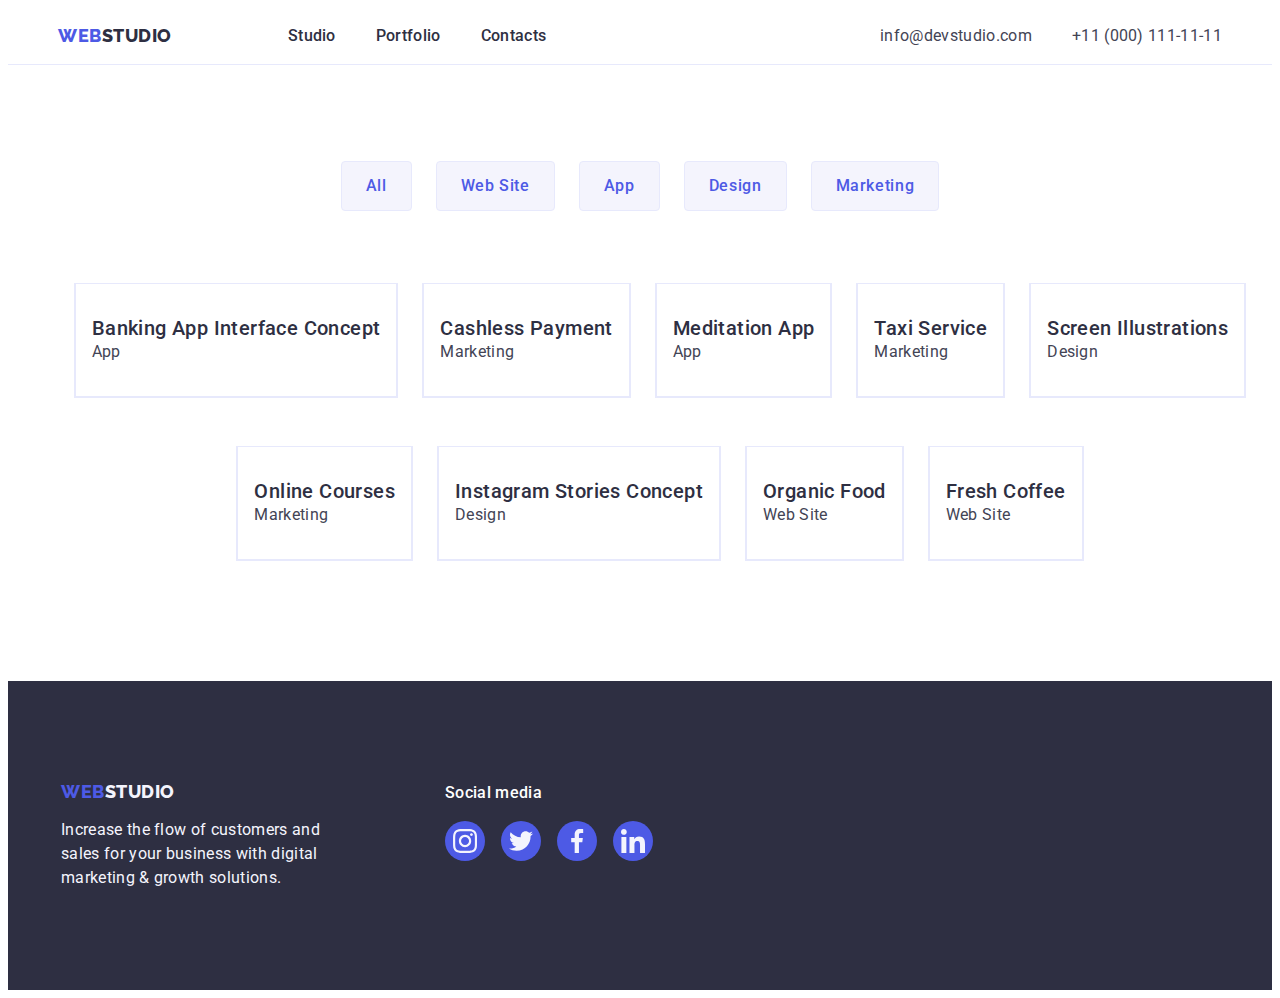
==== portfolio.html @ 00e1a228 "Summary" ====
<!DOCTYPE html>
<html lang="en">
  <head>
    <meta charset="UTF-8" />
    <meta name="viewport" content="width=device-width, initial-scale=1.0" />
    <title>Портфоліо</title>
    <link rel="preconnect" href="https://fonts.googleapis.com" />
    <link rel="preconnect" href="https://fonts.gstatic.com" crossorigin />
    <link
      href="https://fonts.googleapis.com/css2?family=Raleway:wght@800&family=Roboto:wght@400;500;700;900&display=swap"
      rel="stylesheet"
    />
    <link
      rel="stylesheet"
      href="https://cdnjs.cloudflare.com/ajax/libs/modern-normalize/2.0.0/modern-normalize.min.css"
      integrity="sha512-4xo8blKMVCiXpTaLzQSLSw3KFOVPWhm/TRtuPVc4WG6kUgjH6J03IBuG7JZPkcWMxJ5huwaBpOpnwYElP/m6wg=="
      crossorigin="anonymous"
      referrerpolicy="no-referrer"
    />
    <link rel="stylesheet" href="./css/style.css" />
  </head>
  <body>
    <header>
      <div class="container header">
        <nav class="navigation">
          <a href="./index.html" class="webstudio link"
            >Web<span class="studio">Studio</span></a
          >
          <ul class="list nav">
            <li>
              <a href="./index.html" class="text-nav link">Studio</a>
            </li>
            <li>
              <a href="./portfolio.html" class="text-nav link">Portfolio</a>
            </li>
            <li>
              <a href="" class="text-nav link">Contacts</a>
            </li>
          </ul>
        </nav>
        <address>
          <ul class="list add">
            <li>
              <a href="mailto:info@devstudio.com" class="text-add link"
                >info@devstudio.com</a
              >
            </li>
            <li>
              <a href="tel:+110001111111" class="text-add link"
                >+11 (000) 111-11-11</a
              >
            </li>
          </ul>
        </address>
      </div>
    </header>

    <main>
      <section>
        <div class="container buttonnees">
          <h1 class="visually-hidden">-</h1>
          <ul class="list buttons">
            <li><button type="button" class="buttones">All</button></li>
            <li>
              <button type="button" class="buttones">Web Site</button>
            </li>
            <li><button type="button" class="buttones">App</button></li>
            <li>
              <button type="button" class="buttones">Design</button>
            </li>
            <li>
              <button type="button" class="buttones">Marketing</button>
            </li>
          </ul>
          <ul class="list row">
            <li class="column">
              <img src="./images/bankapp.jpg" alt="" />
              <div class="container colum">
                <h2 class="portfolioh">Banking App Interface Concept</h2>
                <p class="portfoliop">App</p>
              </div>
            </li>
            <li class="column">
              <img src="./images/cashless.jpg" alt="" />
              <div class="container colum">
                <h2 class="portfolioh">Cashless Payment</h2>
                <p class="portfoliop">Marketing</p>
              </div>
            </li>
            <li class="column">
              <img src="./images/mapp.jpg" alt="" />
              <div class="container colum">
                <h2 class="portfolioh">Meditation App</h2>
                <p class="portfoliop">App</p>
              </div>
            </li>
            <li class="column">
              <img src="./images/taxi.jpg" alt="" />
              <div class="container colum">
                <h2 class="portfolioh">Taxi Service</h2>
                <p class="portfoliop">Marketing</p>
              </div>
            </li>
            <li class="column">
              <img src="./images/screen.jpg" alt="" />
              <div class="container colum">
                <h2 class="portfolioh">Screen Illustrations</h2>
                <p class="portfoliop">Design</p>
              </div>
            </li>
            <li class="column">
              <img src="./images/online.jpg" alt="" />
              <div class="container colum">
                <h2 class="portfolioh">Online Courses</h2>
                <p class="portfoliop">Marketing</p>
              </div>
            </li>
            <li class="column">
              <img src="./images/stories.jpg" alt="" />
              <div class="container colum">
                <h2 class="portfolioh">Instagram Stories Concept</h2>
                <p class="portfoliop">Design</p>
              </div>
            </li>
            <li class="column">
              <img src="./images/food.jpg" alt="" />
              <div class="container colum">
                <h2 class="portfolioh">Organic Food</h2>
                <p class="portfoliop">Web Site</p>
              </div>
            </li>
            <li class="column">
              <img src="./images/coffee.jpg" alt="" />
              <div class="container colum">
                <h2 class="portfolioh">Fresh Coffee</h2>
                <p class="portfoliop">Web Site</p>
              </div>
            </li>
          </ul>
        </div>
      </section>
    </main>

    <footer class="footer">
      <div class="container sixth">
        <div class="logotype">
          <a href="./index.html" class="footer-webstudio link"
            >Web<span class="footer-studio">Studio</span></a
          >
          <p class="footer-text">
            Increase the flow of customers and sales for your business with
            digital marketing & growth solutions.
          </p>
        </div>
        <div>
          <p class="socialtext">Social media</p>
          <ul class="list footersvg">
            <li>
              <a class="link socialsvg"
                ><svg class="icon-footer">
                  <use href="./images/icons.svg#instagram"></use>
                </svg>
              </a>
            </li>
            <li>
              <a class="link socialsvg"
                ><svg class="icon-footer">
                  <use href="./images/icons.svg#twitter"></use>
                </svg>
              </a>
            </li>
            <li>
              <a class="link socialsvg"
                ><svg class="icon-footer">
                  <use href="./images/icons.svg#facebook"></use>
                </svg>
              </a>
            </li>
            <li>
              <a class="link socialsvg"
                ><svg class="icon-footer">
                  <use href="./images/icons.svg#linkedin"></use>
                </svg>
              </a>
            </li>
          </ul>
        </div>
      </div>
    </footer>
  </body>
</html>
---- css/style.css ----
header {
    border-bottom: 1px solid #E7E9FC;
}

.container.header {
    display: flex;
    justify-content: space-between;
    margin: 0 50px;
    
}

.navigation {
    display: flex;
    align-items: center;
}

.link {
    text-decoration: none;
}

.list {
    display: flex;
    list-style: none;
}

img {
    display: block;
}

.list.nav {
    gap: 40px;
}

.list.add {
    gap: 40px;
}

.webstudio {
    font-family: 'Raleway', sans-serif;
    color: #4d5ae5;
    font-size: 18px;
    font-weight: 800;
    line-height: 1.17;
    letter-spacing: 0.03em;
    text-transform: uppercase;
    margin-right: 76px;
}

.studio {
    color: #2E2F42;
}

.text-nav {
    font-family: 'Roboto', sans-serif;
    color: #2E2F42;
    font-weight: 500;
    font-size: 16px;
    line-height: 1.5;
    letter-spacing: 0.02em;
    margin: 24px 0;
}

.text-add {
    color: #434455;
    font-family: 'Roboto', sans-serif;
    font-size: 16px;
    font-style: normal;
    font-weight: 400;
    line-height: 24px;
    letter-spacing: 0.32px;
}

.selection.first {
    display: flex;
    justify-content: center;
    align-items: center;
    height: 600px;
    background-color: #2e2f42;
    padding: 188px 0;
    background: linear-gradient(to bottom, rgba(46, 47, 66, 0.70), rgba(46, 47, 66, 0.70)), url(/images/people-office.jpg);
    background-repeat: no-repeat;
    background-size: cover;
}

.container.second {
    flex-direction: column;
    display: flex;
    justify-content: center;
    align-items: center;
    padding: 0, auto;
    margin: 188px 472px;
}

.had {
    color: #FFF;
    text-align: center;
    font-family: 'Roboto', sans-serif;
    font-size: 56px;
    font-weight: 700;
    line-height: 60px;
    letter-spacing: 1.12px;
    max-width: 496px;
}

.mainbutton {
    display: block;
    align-items: flex-start;
    padding: 16px 32px;
    height: 56px;
    min-width: 169px;
    border: none;
    color: #FFF;
    font-family: 'Roboto', sans-serif;
    font-size: 16px;
    font-style: normal;
    font-weight: 500;
    line-height: 150%;
    letter-spacing: 0.64px;
    background: #4D5AE5;
    box-shadow: 0px 4px 4px 0px rgba(0, 0, 0, 0.15);
    cursor: pointer;
}

.selection.second {
    padding: 120px 0;
    margin: 0;
}

.container.third {
    display: flex;
    justify-content: center;
    align-items: center;
}

.list.first {
    display: flex;
    gap: 24px;
    justify-content: center;
    margin:  0;
    padding: 0;
}

.text {
    width: calc((100% - 72px) / 4);
    margin: 0;
}

.svgicon {
    min-width: 264px;
    min-height: 112px;
    border-radius: 4px;
    background: #F4F4FD;
    display: flex;
    justify-content: center;
    align-items: center;
}

.margin {
    color: #2E2F42;
    font-family: 'Roboto', sans-serif;
    font-size: 20px;
    font-weight: 500;
    line-height: 24px;
    letter-spacing: 0.4px;
    margin: 0;
    width: 264px;
    text-align: center;
}

.visually-hidden {
    position: absolute;
    width: 1px;
    height: 1px;
    margin: -1px;
    border: 0;
    padding: 0;
    white-space: nowrap;
    clip-path: inset(100%);
    clip: rect(0 0 0 0);
    overflow: hidden;
}

.yes {
    color: #434455;
    font-family: 'Roboto', sans-serif;
    font-size: 16px;
    font-weight: 400;
    line-height: 24px;
    letter-spacing: 0.32px;
    width: 264px;
    margin: 0;
}

.selection.third {
    padding-bottom: 120px;
    margin: 0;
}

.noo {
    color: #2E2F42;
    text-align: center;
    font-family: 'Roboto', sans-serif;
    font-size: 36px;
    font-style: normal;
    font-weight: 700;
    line-height: 40px;
    letter-spacing: 0.72px;
    text-transform: capitalize;
    margin: 0;
    margin-bottom: 72px;
}

.list.photo {
    justify-content: center;
    display: flex;
    align-items: center;
    gap: 24px;
}

.selection.fourth {
    padding: 120px 0;
    display: flex;
    margin: 0;
    justify-content: center;
    background-color: #F4F4FD;
}

.list.team {
    display: flex;
    align-items: center;
    gap: 24px;
    margin: 0;
    padding: 0;
    
}

.text.team {
    display: flex;
    flex-direction: column;
    align-items: center;
    width: calc((100% - 72px) / 4);
    background-color: #FFFFFF;
    box-shadow: 0px 2px 1px 0px rgba(46, 47, 66, 0.08), 0px 1px 1px 0px rgba(46, 47, 66, 0.16), 0px 1px 6px 0px rgba(46, 47, 66, 0.08);
    border-radius: 0px 0px 4px 4px;
}

.teaam {
    padding: 32px 0;
}

.yes.team {
    text-align: center;
    margin: 8px 0;
}

.container.svgcontainer {
    display: flex;
}

.list.svglist {
    justify-content: center;
    align-items: center;
    gap: 24px;
    padding: 0;
}

.link.socialsvg {
    display: flex;
    justify-content: center;
    align-items: center;
    width: 40px;
    height: 40px;
    border-radius: 50%;
    background-color: #4d5ae5;
    cursor: pointer;
}

.link.socialsvg:hover {
    background-color: #31d0aa;
}

.icon {
    display: flex;
    width: 16px;
    height: 16px;
    fill: #f4f4fd;
    
}

.navsvg {
    position: absolute;
    top: 50%;
    left: 50%;
    transform: translate(-50%, -50%);
}

.list.svglink {
    display: flex;
}

.selection.fifth {
    padding: 120px 120px;
}

.list.customerssvg {
    display: flex;
    margin: 0;
    padding: 0;
    justify-content: center;
    align-items: center;
    gap: 24px;
}

.custoners {
    border-radius: 4px;
    border: 1px solid var(--LIGHT-SLATE, #8E8F99);
    width: 168px;
    height: 88px;
    cursor: pointer;
}

.footer {
    margin: 0;
    background-color: #2E2F42;
    padding: 100px 0;
}

.container.sixth {
    display: flex;
    align-items: baseline;
    width: 1158px;
    padding: 0 15px;
    margin: 0 auto;
}

.logotype {
    margin-right: 120px;
}

.footer-webstudio {
    font-family: 'Raleway', sans-serif;
    color: #4d5ae5;
    font-size: 18px;
    font-weight: 800;
    line-height: 1.17;
    letter-spacing: 0.03em;
    text-transform: uppercase;
    width: 110px;
}

.footer-studio {
    color: #F4F4FD;
}

.footer-text {
    color: #F4F4FD;
    font-family: 'Roboto', sans-serif;
    font-size: 16px;
    font-weight: 400;
    line-height: 24px;
    letter-spacing: 0.32px;
    width: 264px;
    margin: 0;
    margin-top: 16px;
}

.socialtext {
    color:  #FFF;
    font-family: 'Roboto', sans-serif;
    font-size: 16px;
    font-weight: 500;
    line-height: 24px;
    letter-spacing: 0.32px;
    margin: 0;
    margin-bottom: 16px;
}

.list.footersvg {
    padding: 0;
    margin: 0;
    gap: 16px;
}

.icon-footer {
    display: flex;
    width: 24px;
    height: 24px;
    fill: #f4f4fd;
}

.list.buttons {
    gap: 24px;
    justify-content: center;
    margin: 0;
    padding: 0;
    margin-top: 96px;
}

.buttones {
    display: flex;
    padding: 12px 24px;
    justify-content: center;
    align-items: center;
    border-radius: 4px;
    border: 1px solid #E7E9FC;
    background-color: #F4F4FD;
    cursor: pointer;
    color: #4D5AE5;
    text-align: center;
    font-family: 'Roboto', sans-serif;
    font-size: 16px;
    font-style: normal;
    font-weight: 500;
    line-height: 24px;
    letter-spacing: 0.64px;
}

.buttones:hover {
    background: #404BBF;
    box-shadow: 0px 2px 2px 0px rgba(0, 0, 0, 0.12), 0px 2px 1px 0px rgba(0, 0, 0, 0.08), 0px 3px 1px 0px rgba(0, 0, 0, 0.10);
    color: #FFF;
}

.buttones:focus {
    background: #404BBF;
    box-shadow: 0px 2px 2px 0px rgba(0, 0, 0, 0.12), 0px 2px 1px 0px rgba(0, 0, 0, 0.08), 0px 3px 1px 0px rgba(0, 0, 0, 0.10);
    color: #FFF;
}

.list.row {
    display: flex;
    flex-wrap: wrap;
    column-count: 3;
    column-gap: 24px;
    row-gap: 48px;
    margin-top: 72px;
    margin-bottom: 120px;
    justify-content: center;
}

.column {
    display: flex;
    flex-direction: column;
    border: 1px solid var(--cornflower, #E7E9FC);
    background: var(--white, #FFF);
}

.container.colum {
    padding: 32px 16px;
    border: 1px solid #e7e9fc;
    border-top: none;
}

.portfolioh {
    margin: 0;
    color: #2E2F42;
    font-family: 'Roboto', sans-serif;
    font-size: 20px;
    font-weight: 500;
    line-height: 24px;
    letter-spacing: 0.4px;
}

.portfoliop {
    margin: 0;
    color: #434455;
    font-family: 'Roboto', sans-serif;
    font-size: 16px;
    font-weight: 400;
    line-height: 24px;
    letter-spacing: 0.32px;
}
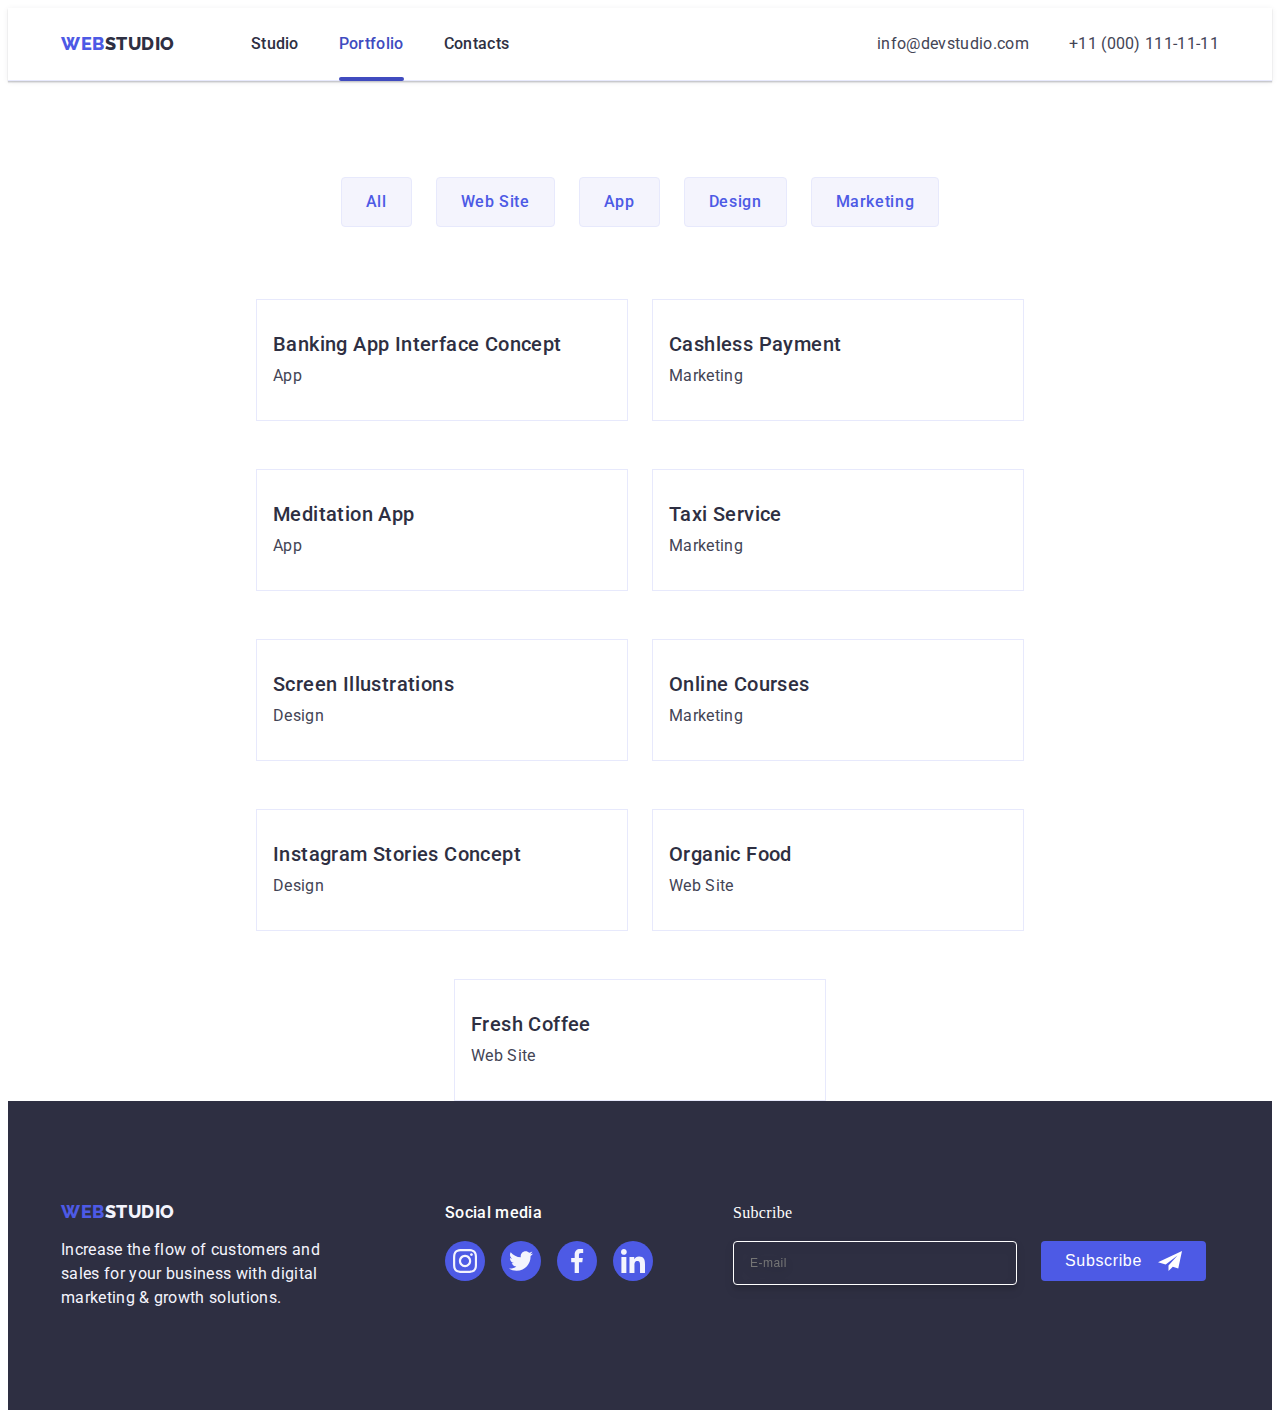
==== commit 962bfedd: "Summary" ====
--- a/portfolio.html
+++ b/portfolio.html
@@ -20,7 +20,7 @@
     <link rel="stylesheet" href="./css/style.css" />
   </head>
   <body>
-    <header>
+    <header class="head">
       <div class="container header">
         <nav class="navigation">
           <a href="./index.html" class="webstudio link"
@@ -28,17 +28,19 @@
           >
           <ul class="list nav">
             <li>
-              <a href="./index.html" class="text-nav link">Studio</a>
-            </li>
-            <li>
-              <a href="./portfolio.html" class="text-nav link">Portfolio</a>
-            </li>
-            <li>
-              <a href="" class="text-nav link">Contacts</a>
+              <a href="./index.html" class="link text-nav">Studio</a>
+            </li>
+            <li>
+              <a href="./portfolio.html" class="link text-nav tetx">
+                Portfolio
+              </a>
+            </li>
+            <li>
+              <a href="" class="link text-nav">Contacts</a>
             </li>
           </ul>
         </nav>
-        <address>
+        <address class="address">
           <ul class="list add">
             <li>
               <a href="mailto:info@devstudio.com" class="text-add link"
@@ -74,67 +76,148 @@
           </ul>
           <ul class="list row">
             <li class="column">
-              <img src="./images/bankapp.jpg" alt="" />
-              <div class="container colum">
-                <h2 class="portfolioh">Banking App Interface Concept</h2>
-                <p class="portfoliop">App</p>
-              </div>
-            </li>
-            <li class="column">
-              <img src="./images/cashless.jpg" alt="" />
-              <div class="container colum">
-                <h2 class="portfolioh">Cashless Payment</h2>
-                <p class="portfoliop">Marketing</p>
-              </div>
-            </li>
-            <li class="column">
-              <img src="./images/mapp.jpg" alt="" />
-              <div class="container colum">
-                <h2 class="portfolioh">Meditation App</h2>
-                <p class="portfoliop">App</p>
-              </div>
-            </li>
-            <li class="column">
-              <img src="./images/taxi.jpg" alt="" />
-              <div class="container colum">
-                <h2 class="portfolioh">Taxi Service</h2>
-                <p class="portfoliop">Marketing</p>
-              </div>
-            </li>
-            <li class="column">
-              <img src="./images/screen.jpg" alt="" />
-              <div class="container colum">
-                <h2 class="portfolioh">Screen Illustrations</h2>
-                <p class="portfoliop">Design</p>
-              </div>
-            </li>
-            <li class="column">
-              <img src="./images/online.jpg" alt="" />
-              <div class="container colum">
-                <h2 class="portfolioh">Online Courses</h2>
-                <p class="portfoliop">Marketing</p>
-              </div>
-            </li>
-            <li class="column">
-              <img src="./images/stories.jpg" alt="" />
-              <div class="container colum">
-                <h2 class="portfolioh">Instagram Stories Concept</h2>
-                <p class="portfoliop">Design</p>
-              </div>
-            </li>
-            <li class="column">
-              <img src="./images/food.jpg" alt="" />
-              <div class="container colum">
-                <h2 class="portfolioh">Organic Food</h2>
-                <p class="portfoliop">Web Site</p>
-              </div>
-            </li>
-            <li class="column">
-              <img src="./images/coffee.jpg" alt="" />
-              <div class="container colum">
-                <h2 class="portfolioh">Fresh Coffee</h2>
-                <p class="portfoliop">Web Site</p>
-              </div>
+              <a class="portfolioa" href="">
+                <div class="over">
+                  <img src="./images/bankapp.jpg" alt="" />
+                  <p class="text-over">
+                    14 Stylish and User-Friendly App Design Concepts · Task
+                    Manager App · Calorie Tracker App · Exotic Fruit Ecommerce
+                    App · Cloud Storage App
+                  </p>
+                </div>
+                <div class="colum">
+                  <h2 class="portfolioh">Banking App Interface Concept</h2>
+                  <p class="portfoliop">App</p>
+                </div>
+              </a>
+            </li>
+            <li class="column">
+              <a class="portfolioa" href="">
+                <div class="over">
+                  <img src="./images/cashless.jpg" alt="" />
+                  <p class="text-over">
+                    14 Stylish and User-Friendly App Design Concepts · Task
+                    Manager App · Calorie Tracker App · Exotic Fruit Ecommerce
+                    App · Cloud Storage App
+                  </p>
+                </div>
+                <div class="colum">
+                  <h2 class="portfolioh">Cashless Payment</h2>
+                  <p class="portfoliop">Marketing</p>
+                </div>
+              </a>
+            </li>
+            <li class="column">
+              <a class="portfolioa" href="">
+                <div class="over">
+                  <img src="./images/mapp.jpg" alt="" />
+                  <p class="text-over">
+                    14 Stylish and User-Friendly App Design Concepts · Task
+                    Manager App · Calorie Tracker App · Exotic Fruit Ecommerce
+                    App · Cloud Storage App
+                  </p>
+                </div>
+                <div class="colum">
+                  <h2 class="portfolioh">Meditation App</h2>
+                  <p class="portfoliop">App</p>
+                </div>
+              </a>
+            </li>
+            <li class="column">
+              <a class="portfolioa" href="">
+                <div class="over">
+                  <img src="./images/taxi.jpg" alt="" />
+                  <p class="text-over">
+                    14 Stylish and User-Friendly App Design Concepts · Task
+                    Manager App · Calorie Tracker App · Exotic Fruit Ecommerce
+                    App · Cloud Storage App
+                  </p>
+                </div>
+                <div class="colum">
+                  <h2 class="portfolioh">Taxi Service</h2>
+                  <p class="portfoliop">Marketing</p>
+                </div>
+              </a>
+            </li>
+            <li class="column">
+              <a class="portfolioa" href="">
+                <div class="over">
+                  <img src="./images/screen.jpg" alt="" />
+                  <p class="text-over">
+                    14 Stylish and User-Friendly App Design Concepts · Task
+                    Manager App · Calorie Tracker App · Exotic Fruit Ecommerce
+                    App · Cloud Storage App
+                  </p>
+                </div>
+                <div class="colum">
+                  <h2 class="portfolioh">Screen Illustrations</h2>
+                  <p class="portfoliop">Design</p>
+                </div>
+              </a>
+            </li>
+            <li class="column">
+              <a class="portfolioa" href="">
+                <div class="over">
+                  <img src="./images/online.jpg" alt="" />
+                  <p class="text-over">
+                    14 Stylish and User-Friendly App Design Concepts · Task
+                    Manager App · Calorie Tracker App · Exotic Fruit Ecommerce
+                    App · Cloud Storage App
+                  </p>
+                </div>
+                <div class="colum">
+                  <h2 class="portfolioh">Online Courses</h2>
+                  <p class="portfoliop">Marketing</p>
+                </div>
+              </a>
+            </li>
+            <li class="column">
+              <a class="portfolioa" href="">
+                <div class="over">
+                  <img src="./images/stories.jpg" alt="" />
+                  <p class="text-over">
+                    14 Stylish and User-Friendly App Design Concepts · Task
+                    Manager App · Calorie Tracker App · Exotic Fruit Ecommerce
+                    App · Cloud Storage App
+                  </p>
+                </div>
+                <div class="colum">
+                  <h2 class="portfolioh">Instagram Stories Concept</h2>
+                  <p class="portfoliop">Design</p>
+                </div>
+              </a>
+            </li>
+            <li class="column">
+              <a class="portfolioa" href="">
+                <div class="over">
+                  <img src="./images/food.jpg" alt="" />
+                  <p class="text-over">
+                    14 Stylish and User-Friendly App Design Concepts · Task
+                    Manager App · Calorie Tracker App · Exotic Fruit Ecommerce
+                    App · Cloud Storage App
+                  </p>
+                </div>
+                <div class="colum">
+                  <h2 class="portfolioh">Organic Food</h2>
+                  <p class="portfoliop">Web Site</p>
+                </div>
+              </a>
+            </li>
+            <li class="column">
+              <a class="portfolioa" href="">
+                <div class="over">
+                  <img src="./images/coffee.jpg" alt="" />
+                  <p class="text-over">
+                    14 Stylish and User-Friendly App Design Concepts · Task
+                    Manager App · Calorie Tracker App · Exotic Fruit Ecommerce
+                    App · Cloud Storage App
+                  </p>
+                </div>
+                <div class="colum">
+                  <h2 class="portfolioh">Fresh Coffee</h2>
+                  <p class="portfoliop">Web Site</p>
+                </div>
+              </a>
             </li>
           </ul>
         </div>
@@ -155,37 +238,52 @@
         <div>
           <p class="socialtext">Social media</p>
           <ul class="list footersvg">
-            <li>
-              <a class="link socialsvg"
-                ><svg class="icon-footer">
+            <li class="icons">
+              <a class="link foottersvg" href=""
+                ><svg class="icon-footer" width="24" height="24">
                   <use href="./images/icons.svg#instagram"></use>
                 </svg>
               </a>
             </li>
-            <li>
-              <a class="link socialsvg"
-                ><svg class="icon-footer">
+            <li class="icons">
+              <a class="link foottersvg" href=""
+                ><svg class="icon-footer" width="24" height="24">
                   <use href="./images/icons.svg#twitter"></use>
                 </svg>
               </a>
             </li>
-            <li>
-              <a class="link socialsvg"
-                ><svg class="icon-footer">
+            <li class="icons">
+              <a class="link foottersvg" href=""
+                ><svg class="icon-footer" width="24" height="24">
                   <use href="./images/icons.svg#facebook"></use>
                 </svg>
               </a>
             </li>
-            <li>
-              <a class="link socialsvg"
-                ><svg class="icon-footer">
+            <li class="icons">
+              <a class="link foottersvg" href=""
+                ><svg class="icon-footer" width="24" height="24">
                   <use href="./images/icons.svg#linkedin"></use>
                 </svg>
               </a>
             </li>
           </ul>
+        </div>
+        <div class="sub-footer">
+          <p class="text-sub">Subcribe</p>
+          <form class="form-footer">
+            <label class="label-footer">
+              <input type="text" placeholder="E-mail" class="input-footer" />
+            </label>
+            <button type="button" class="button-sub" href="">
+              Subscribe
+              <svg width="24" height="24" class="svg-footer">
+                <use href="./images/icons.svg#telegram"></use>
+              </svg>
+            </button>
+          </form>
         </div>
       </div>
     </footer>
+    <script src="./js/modal.js"></script>
   </body>
 </html>
--- a/css/style.css
+++ b/css/style.css
@@ -1,17 +1,31 @@
-header {
+.head {
     border-bottom: 1px solid #E7E9FC;
+    box-shadow: 0px 2px 1px rgba(46, 47, 66, 0.08), 0px 1px 1px rgba(46, 47, 66, 0.16), 0px 1px 6px rgba(46, 47, 66, 0.08);
+}
+
+.container {
+    width: 1158px;
+    padding: 0 15px;
+    margin-left: auto;
+    margin-right: auto;
 }
 
 .container.header {
     display: flex;
-    justify-content: space-between;
-    margin: 0 50px;
-    
-}
-
-.navigation {
-    display: flex;
-    align-items: center;
+    flex-direction: row;
+    align-items: center;
+
+}
+
+.navigation,
+.address {
+    display: flex;
+    flex-direction: row;
+    align-items: center;
+}
+
+.address {
+    margin-left: auto;
 }
 
 .link {
@@ -21,10 +35,14 @@
 .list {
     display: flex;
     list-style: none;
+    padding: 0;
+    margin: 0;
 }
 
 img {
     display: block;
+    max-width: 100%;
+    height: auto;
 }
 
 .list.nav {
@@ -52,12 +70,31 @@
 
 .text-nav {
     font-family: 'Roboto', sans-serif;
-    color: #2E2F42;
+    color: #2e2f42;
     font-weight: 500;
     font-size: 16px;
     line-height: 1.5;
     letter-spacing: 0.02em;
-    margin: 24px 0;
+    padding: 24px 0;
+    display: block;
+    transition: color 250ms cubic-bezier(0.4, 0, 0.2, 1);
+}
+
+.tetx {
+    color: #404bbf;
+    position: relative;
+}
+
+.tetx::after {
+    width: 100%;
+    content: "";
+    position: absolute;
+    left: 0;
+    bottom: -1px;
+    height: 4px;
+    background-color: #404bbf;
+    border-radius: 2px;
+    transition: border-radius 2px;
 }
 
 .text-add {
@@ -68,17 +105,16 @@
     font-weight: 400;
     line-height: 24px;
     letter-spacing: 0.32px;
+    transition: color 250ms cubic-bezier(0.4, 0, 0.2, 1);
 }
 
 .selection.first {
-    display: flex;
-    justify-content: center;
-    align-items: center;
-    height: 600px;
-    background-color: #2e2f42;
+    max-width: 1440px;
+    background: linear-gradient(to bottom, rgba(46, 47, 66, 0.70), rgba(46, 47, 66, 0.70)), url(../images/people-office.jpg);
     padding: 188px 0;
-    background: linear-gradient(to bottom, rgba(46, 47, 66, 0.70), rgba(46, 47, 66, 0.70)), url(/images/people-office.jpg);
+    margin: 0 auto;
     background-repeat: no-repeat;
+    background-position: center;
     background-size: cover;
 }
 
@@ -100,6 +136,8 @@
     line-height: 60px;
     letter-spacing: 1.12px;
     max-width: 496px;
+    margin: 0 auto;
+    padding: 0;
 }
 
 .mainbutton {
@@ -112,13 +150,18 @@
     color: #FFF;
     font-family: 'Roboto', sans-serif;
     font-size: 16px;
-    font-style: normal;
     font-weight: 500;
     line-height: 150%;
     letter-spacing: 0.64px;
-    background: #4D5AE5;
+    background-color: #4D5AE5;
+    transition: background-color 250ms cubic-bezier(0.4, 0, 0.2, 1);
+    ;
     box-shadow: 0px 4px 4px 0px rgba(0, 0, 0, 0.15);
     cursor: pointer;
+    margin: 0 auto;
+    border-radius: 4px;
+    margin-top: 48px;
+
 }
 
 .selection.second {
@@ -136,13 +179,13 @@
     display: flex;
     gap: 24px;
     justify-content: center;
-    margin:  0;
+    margin: 0;
     padding: 0;
 }
 
 .text {
-    width: calc((100% - 72px) / 4);
-    margin: 0;
+    display: inline-block;
+    flex-basis: calc((100% - 48px) / 3);
 }
 
 .svgicon {
@@ -153,6 +196,7 @@
     display: flex;
     justify-content: center;
     align-items: center;
+    margin-bottom: 8px;
 }
 
 .margin {
@@ -211,7 +255,6 @@
 }
 
 .list.photo {
-    justify-content: center;
     display: flex;
     align-items: center;
     gap: 24px;
@@ -231,7 +274,7 @@
     gap: 24px;
     margin: 0;
     padding: 0;
-    
+
 }
 
 .text.team {
@@ -264,19 +307,29 @@
     padding: 0;
 }
 
-.link.socialsvg {
-    display: flex;
-    justify-content: center;
-    align-items: center;
+.teamlist {
     width: 40px;
     height: 40px;
+}
+
+.link.socialsvg {
+    display: flex;
+    width: 100%;
+    height: 100%;
+    justify-content: center;
+    align-items: center;
     border-radius: 50%;
     background-color: #4d5ae5;
     cursor: pointer;
+    transition: background-color 250ms cubic-bezier(0.4, 0, 0.2, 1);
 }
 
 .link.socialsvg:hover {
-    background-color: #31d0aa;
+    background-color: #404bbf;
+}
+
+.link.socialsvg:focus {
+    background-color: #404bbf;
 }
 
 .icon {
@@ -284,7 +337,7 @@
     width: 16px;
     height: 16px;
     fill: #f4f4fd;
-    
+
 }
 
 .navsvg {
@@ -299,28 +352,57 @@
 }
 
 .selection.fifth {
-    padding: 120px 120px;
+    padding: 120px 0;
+}
+
+.container.customers {
+    padding: 0 15px;
+}
+
+.svgcustomers {
+    font-size: 36px;
+    line-height: 1.11;
+    color: #2e2f42;
+    text-align: center;
+    margin: 0;
+    margin-bottom: 72px;
 }
 
 .list.customerssvg {
-    display: flex;
-    margin: 0;
-    padding: 0;
-    justify-content: center;
-    align-items: center;
     gap: 24px;
-}
-
-.custoners {
-    border-radius: 4px;
-    border: 1px solid var(--LIGHT-SLATE, #8E8F99);
+
+}
+
+.boba {}
+
+.clients {
+    display: flex;
     width: 168px;
     height: 88px;
+    border-radius: 4px;
+    border: 1px solid #8E8F99;
     cursor: pointer;
+    align-items: center;
+    justify-content: center;
+    color: #8e8f99;
+    transition: border-color 250ms cubic-bezier(0.4, 0, 0.2, 1), color 250ms cubic-bezier(0.4, 0, 0.2, 1);
+}
+
+.clients:hover {
+    border-color: #404bbf;
+    color: #404bbf;
+}
+
+.clients:focus {
+    border-color: #404bbf;
+    color: #404bbf;
+}
+
+.curent {
+    fill: currentColor;
 }
 
 .footer {
-    margin: 0;
     background-color: #2E2F42;
     padding: 100px 0;
 }
@@ -328,12 +410,10 @@
 .container.sixth {
     display: flex;
     align-items: baseline;
-    width: 1158px;
-    padding: 0 15px;
-    margin: 0 auto;
 }
 
 .logotype {
+    display: block;
     margin-right: 120px;
 }
 
@@ -345,7 +425,7 @@
     line-height: 1.17;
     letter-spacing: 0.03em;
     text-transform: uppercase;
-    width: 110px;
+    display: inline-block;
 }
 
 .footer-studio {
@@ -359,13 +439,13 @@
     font-weight: 400;
     line-height: 24px;
     letter-spacing: 0.32px;
-    width: 264px;
+    max-width: 264px;
     margin: 0;
     margin-top: 16px;
 }
 
 .socialtext {
-    color:  #FFF;
+    color: #FFF;
     font-family: 'Roboto', sans-serif;
     font-size: 16px;
     font-weight: 500;
@@ -381,10 +461,31 @@
     gap: 16px;
 }
 
+.icons {
+    width: 40px;
+    height: 40px;
+}
+
+.link.foottersvg {
+    width: 100%;
+    height: 100%;
+    background-color: #4d5ae5;
+    border-radius: 50%;
+    display: flex;
+    align-items: center;
+    justify-content: center;
+    transition: background-color 250ms cubic-bezier(0.4, 0, 0.2, 1);
+}
+
+.link.foottersvg:hover {
+    background-color: #31d0aa;
+}
+
+.link.foottersvg:focus {
+    background-color: #31d0aa;
+}
+
 .icon-footer {
-    display: flex;
-    width: 24px;
-    height: 24px;
     fill: #f4f4fd;
 }
 
@@ -394,6 +495,7 @@
     margin: 0;
     padding: 0;
     margin-top: 96px;
+    margin-bottom: 72px;
 }
 
 .buttones {
@@ -413,36 +515,39 @@
     font-weight: 500;
     line-height: 24px;
     letter-spacing: 0.64px;
+    transition: color 250ms cubic-bezier(0.4, 0, 0.2, 1),
+        background-color 250ms cubic-bezier(0.4, 0, 0.2, 1),
+        border-color 250ms cubic-bezier(0.4, 0, 0.2, 1),
+        box-shadow 250ms cubic-bezier(0.4, 0, 0.2, 1);
 }
 
 .buttones:hover {
     background: #404BBF;
     box-shadow: 0px 2px 2px 0px rgba(0, 0, 0, 0.12), 0px 2px 1px 0px rgba(0, 0, 0, 0.08), 0px 3px 1px 0px rgba(0, 0, 0, 0.10);
     color: #FFF;
+    border: 1px solid transparent;
 }
 
 .buttones:focus {
     background: #404BBF;
     box-shadow: 0px 2px 2px 0px rgba(0, 0, 0, 0.12), 0px 2px 1px 0px rgba(0, 0, 0, 0.08), 0px 3px 1px 0px rgba(0, 0, 0, 0.10);
     color: #FFF;
+    border: 1px solid transparent;
 }
 
 .list.row {
     display: flex;
     flex-wrap: wrap;
-    column-count: 3;
     column-gap: 24px;
     row-gap: 48px;
-    margin-top: 72px;
-    margin-bottom: 120px;
+    align-items: center;
     justify-content: center;
 }
 
 .column {
-    display: flex;
-    flex-direction: column;
-    border: 1px solid var(--cornflower, #E7E9FC);
-    background: var(--white, #FFF);
+    border: 1px solid #E7E9FC;
+    width: calc((100% - 48px) / 3);
+    background: #FFF;
 }
 
 .container.colum {
@@ -453,6 +558,7 @@
 
 .portfolioh {
     margin: 0;
+    margin-bottom: 8px;
     color: #2E2F42;
     font-family: 'Roboto', sans-serif;
     font-size: 20px;
@@ -469,4 +575,316 @@
     font-weight: 400;
     line-height: 24px;
     letter-spacing: 0.32px;
+}
+
+.portfolioa {
+    display: block;
+    transition: box-shadow 250ms cubic-bezier(0.4, 0, 0.2, 1);
+    text-decoration: none;
+}
+
+
+.container.over {
+    position: relative;
+    overflow: hidden;
+}
+
+.portfolioa:hover {
+    box-shadow: 0px 1px 6px rgba(46, 47, 66, 0.08), 0px 1px 1px rgba(46, 47, 66, 0.16), 0px 2px 1px rgba(46, 47, 66, 0.08);
+}
+
+.portfolioa:focus {
+    box-shadow: 0px 1px 6px rgba(46, 47, 66, 0.08), 0px 1px 1px rgba(46, 47, 66, 0.16), 0px 2px 1px rgba(46, 47, 66, 0.08);
+}
+
+.portfolioa:hover .text-over {
+    transform: translateY(0%);
+}
+
+.portfolioa:focus .text-over {
+    transform: translateY(0%);
+}
+
+.over {
+    position: relative;
+    overflow: hidden;
+}
+
+.colum {
+    padding: 32px 16px;
+    border: 1px solid var(--color-button-portfolio);
+    border-top: none;
+}
+
+.sub-footer {
+    max-width: 264px;
+    margin-left: 80px;
+}
+
+.text-sub {
+    color: #ffffff;
+    font-size: 16px;
+    font-weight: 500;
+    line-height: 1.5;
+    letter-spacing: 0.02em;
+    display: block;
+    margin: 0;
+    margin-bottom: 16px;
+}
+
+.form-footer {
+    display: flex;
+    gap: 24px;
+    flex-direction: row;
+}
+
+.label-footer {}
+
+.input-footer {
+    width: 264px;
+    height: 40px;
+    padding-left: 16px;
+    filter: drop-shadow(0px 4px 4px rgba(0, 0, 0, 0.15));
+    border-radius: 4px;
+    border: 1px solid #ffffff;
+    box-shadow: 0px 4px 4px 0px rgba(0, 0, 0, 0.15);
+    background-color: transparent;
+    color: #ffffff;
+    font-size: 12px;
+    line-height: 1.5;
+    letter-spacing: 0.04em;
+}
+
+.svg-footer {
+    display: block;
+    margin-left: 16px;
+}
+
+.button-sub {
+    min-width: 165px;
+    height: 40px;
+    border-radius: 4px;
+    background: #4d5ae5;
+    display: flex;
+    justify-content: center;
+    align-items: center;
+    margin: 0;
+    cursor: pointer;
+    border: none;
+    color: #ffffff;
+    text-align: center;
+    font-size: 16px;
+    font-weight: 500;
+    line-height: 1.5;
+    letter-spacing: 0.04em;
+    transition-property: background-color;
+    transition-duration: 250ms;
+    transition-timing-function: cubic-bezier(0.4, 0, 0.2, 1);
+}
+
+.button-sub:hover,
+.button-sub:focus {
+    background: #404bbf;
+    color: #fff;
+}
+
+.text-over {
+    position: absolute;
+    top: 0;
+    font-size: 16px;
+    line-height: 1.5;
+    letter-spacing: 0.02em;
+    color: #f4f4fd;
+    padding: 40px 32px;
+    background-color: #4d5ae5;
+    width: 100%;
+    height: 100%;
+    transform: translateY(100%);
+    transition: transform 250ms cubic-bezier(0.4, 0, 0.2, 1);
+    margin: 0;
+}
+
+.modal {
+    position: fixed;
+    top: 0;
+    left: 0;
+    width: 100%;
+    height: 100%;
+    background-color: rgba(46, 47, 66, 0.4);
+    transition: opacity 250ms cubic-bezier(0.4, 0, 0.2, 1), visibility 250ms cubic-bezier(0.4, 0, 0.2, 1);
+}
+
+.is-hidden {
+    opacity: 0;
+    visibility: hidden;
+    pointer-events: none;
+}
+
+.modal-window {
+    position: absolute;
+    top: 50%;
+    left: 50%;
+    transform: translate(-50%, -50%) scale(1);
+    width: 408px;
+    min-height: 584px;
+    padding: 72px 24px 24px 24px;
+    background: #fcfcfc;
+    box-shadow: 0px 1px 1px rgba(0, 0, 0, 0.14), 0px 1px 3px rgba(0, 0, 0, 0.12), 0px 2px 1px rgba(0, 0, 0, 0.2);
+    border-radius: 4px;
+    transition: transform 250ms cubic-bezier(0.4, 0, 0.2, 1);
+    margin-left: 0;
+    display: flex;
+    flex-direction: column;
+    align-items: center;
+}
+
+.modal-button {
+    position: absolute;
+    top: 24px;
+    right: 24px;
+    width: 24px;
+    height: 24px;
+    border-radius: 50%;
+    display: flex;
+    align-items: center;
+    justify-content: center;
+    background-color: #e7e9fc;
+    border: 1px solid rgba(0, 0, 0, 0.1);
+    padding: 0;
+    cursor: pointer;
+    transition: background-color 250ms cubic-bezier(0.4, 0, 0.2, 1), border 250ms cubic-bezier(0.4, 0, 0.2, 1);
+}
+
+.modal-button:hover {
+    background-color: #404bbf;
+    border: none;
+    fill: #FFFFFF;
+}
+
+.modal-button:focus {
+    background-color: #404bbf;
+    border: none;
+    fill: #FFFFFF;
+}
+
+.icon-modal {
+    transition: fill 250ms cubic-bezier(0.4, 0, 0.2, 1);
+}
+
+.form {
+    display: flex;
+    flex-direction: column;
+}
+
+.form-box {
+    margin-bottom: 8px;
+}
+
+.textarea-box {
+    margin-bottom: 16px;
+}
+
+.legend {
+    width: 360px;
+    margin: 0 auto;
+    display: block;
+    text-align: center;
+    font-size: 16px;
+    font-weight: 500;
+    line-height: 1.5;
+    letter-spacing: 0.02em;
+    margin-bottom: 16px;
+    color: #2E2F42;
+}
+
+.form-label {
+    font-family: 'Roboto', sans-serif;
+    color: #8e8f99;
+    font-size: 12px;
+    line-height: 1.17;
+    letter-spacing: 0.04em;
+    display: block;
+    margin-bottom: 4px;
+}
+
+.imput-box {
+    width: 100%;
+    position: relative;
+}
+
+.input {
+    border: none;
+    width: 100%;
+    height: 40px;
+    border-radius: 4px;
+    border: 1px solid rgba(46, 47, 66, 0.4);
+    background-color: transparent;
+    padding-left: 38px;
+    outline: transparent;
+    transition-property: border-color;
+    transition-duration: 250ms;
+    transition-timing-function: cubic-bezier(0.4, 0, 0.2, 1);
+}
+
+.svg-form {
+    position: absolute;
+    top: 50%;
+    left: 16px;
+    transform: translateY(-50%);
+    cursor: pointer;
+    margin: 0;
+    padding: 0;
+    transition: fill 250ms cubic-bezier(0.4, 0, 0.2, 1);
+}
+
+.textarea {
+    color: rgba(46, 47, 66, 0.4);
+    background-color: transparent;
+    min-width: 360px;
+    height: 120px;
+    font-size: 12px;
+    line-height: 1.17;
+    letter-spacing: 0.04em;
+    border-radius: 4px;
+    border: 1px solid rgba(46, 47, 66, 0.4);
+    outline: transparent;
+    padding: 8px 16px;
+    resize: none;
+    transition: border-color 250ms cubic-bezier(0.4, 0, 0.2, 1);
+    margin-top: 4px;
+}
+
+.checkbutton {
+    width: 16px;
+    height: 16px;
+    transition-property: background-color, border-color;
+    transition-duration: 250ms;
+    transition-timing-function: cubic-bezier(0.4, 0, 0.2, 1);
+}
+
+.checkbox {
+    display: flex;
+    gap: 8px;
+    align-items: center;
+    justify-content: center;
+    margin: 0 auto;
+    margin-bottom: 24px;
+}
+
+.form-button {
+    min-width: 169px;
+    height: 56px;
+    display: block;
+    font-family: 'Roboto', sans-serif;
+    font-size: 16px;
+    font-weight: 500;
+    line-height: 1.5;
+    letter-spacing: 0.04em;
+    color: #ffffff;
+    cursor: pointer;
+    border: none;
+    transition: background-color 250ms cubic-bezier(0.4, 0, 0.2, 1);
+    border-radius: 4px;
+    background: #4d5ae5;
+    margin: 0 auto;
 }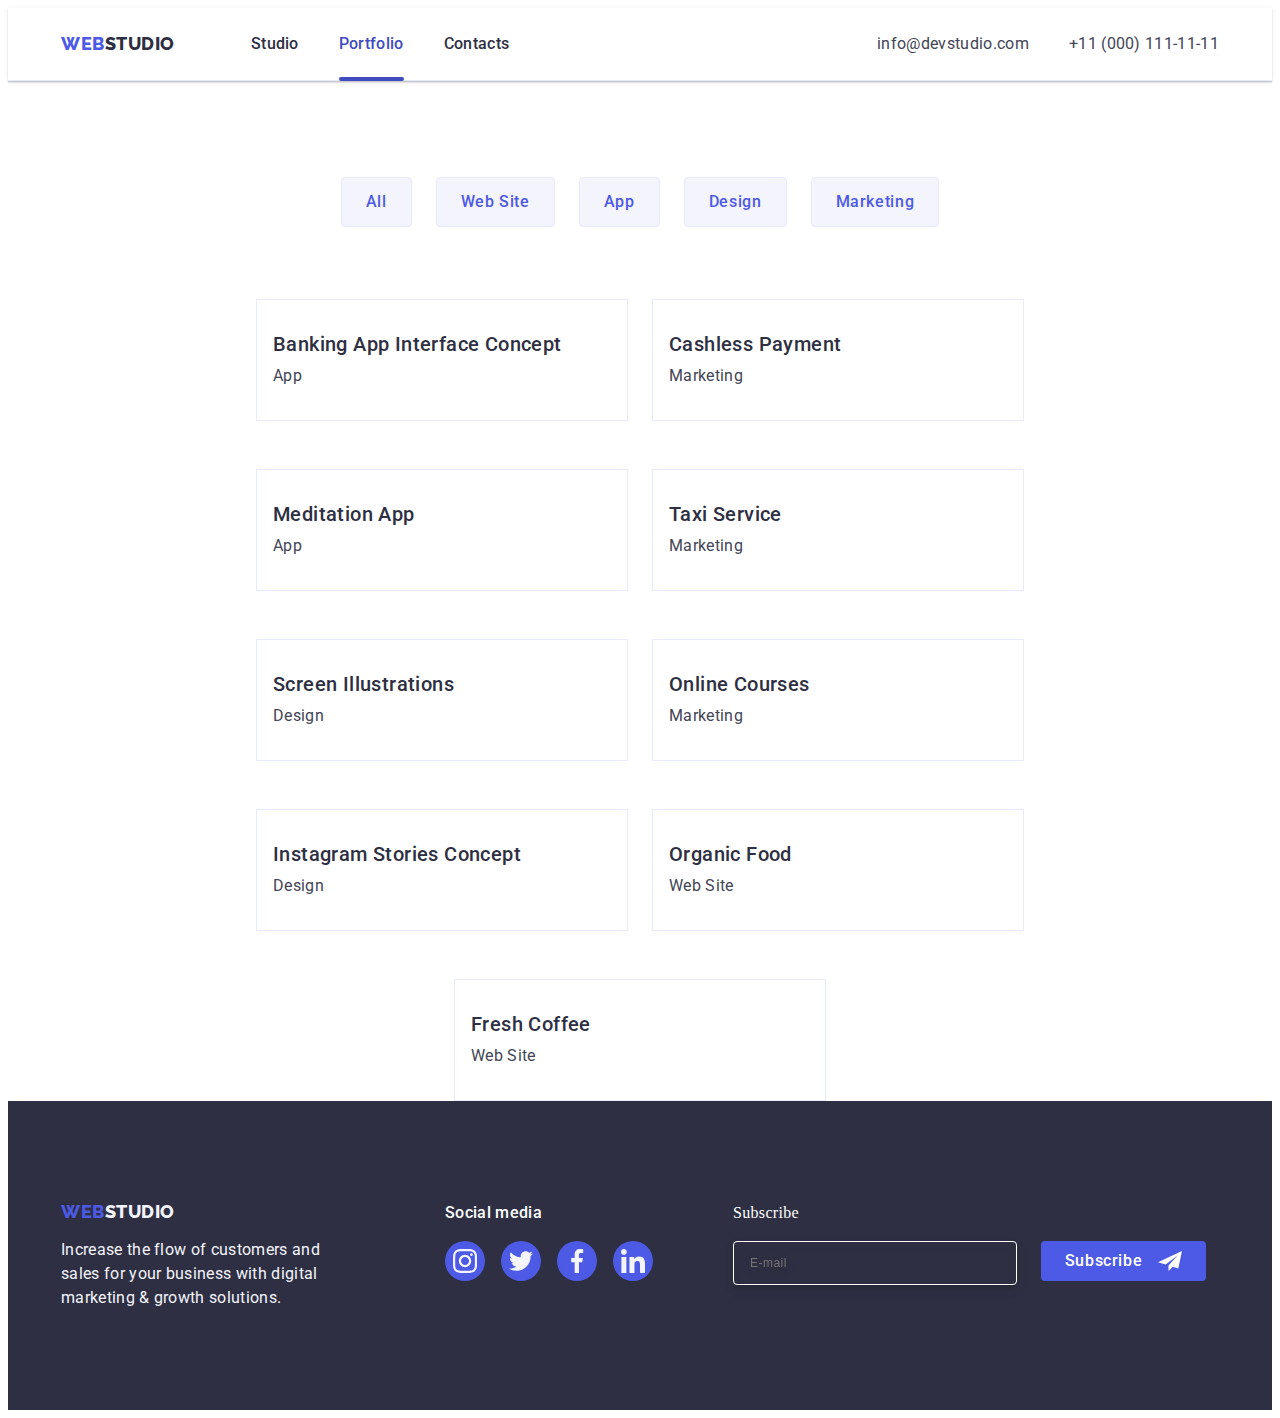
==== commit 49f1f477: "Summary" ====
--- a/portfolio.html
+++ b/portfolio.html
@@ -269,7 +269,7 @@
           </ul>
         </div>
         <div class="sub-footer">
-          <p class="text-sub">Subcribe</p>
+          <p class="text-sub">Subscribe</p>
           <form class="form-footer">
             <label class="label-footer">
               <input type="text" placeholder="E-mail" class="input-footer" />
--- a/css/style.css
+++ b/css/style.css
@@ -673,6 +673,7 @@
     border: none;
     color: #ffffff;
     text-align: center;
+    font-family: 'Roboto', sans-serif;
     font-size: 16px;
     font-weight: 500;
     line-height: 1.5;
@@ -807,7 +808,7 @@
     margin-bottom: 4px;
 }
 
-.imput-box {
+.input-box {
     width: 100%;
     position: relative;
 }
@@ -821,15 +822,18 @@
     background-color: transparent;
     padding-left: 38px;
     outline: transparent;
-    transition-property: border-color;
-    transition-duration: 250ms;
-    transition-timing-function: cubic-bezier(0.4, 0, 0.2, 1);
+    transition: border-color 250ms cubic-bezier(0.4, 0, 0.2, 1);
+}
+
+.input:focus {
+    border-color: #4D5AE5;
+    fill: #4D5AE5;
 }
 
 .svg-form {
     position: absolute;
+    left: 16px;
     top: 50%;
-    left: 16px;
     transform: translateY(-50%);
     cursor: pointer;
     margin: 0;
@@ -854,6 +858,10 @@
     margin-top: 4px;
 }
 
+.textarea:focus {
+    border-color: #4D5AE5;
+}
+
 .checkbutton {
     width: 16px;
     height: 16px;
@@ -869,6 +877,28 @@
     justify-content: center;
     margin: 0 auto;
     margin-bottom: 24px;
+}
+
+.privpol {
+    width: 16px;
+    height: 16px;
+    border: 1px solid rgba(46, 47, 66, 0.4);
+    border-radius: 2px;
+    transition: background-color 250ms cubic-bezier(0.4, 0, 0.2, 1), border 250ms cubic-bezier(0.4, 0, 0.2, 1), fill 250ms cubic-bezier(0.4, 0, 0.2, 1);
+    display: inline-flex;
+    justify-content: center;
+    align-items: center;
+    fill: transparent;
+}
+
+input:checked + label > span {
+    background-color: var(--color-button-nav);
+    border: none;
+    fill: var(--background-color-portfolio);
+}
+
+.link-label {
+    color: #4d5ae5;
 }
 
 .form-button {
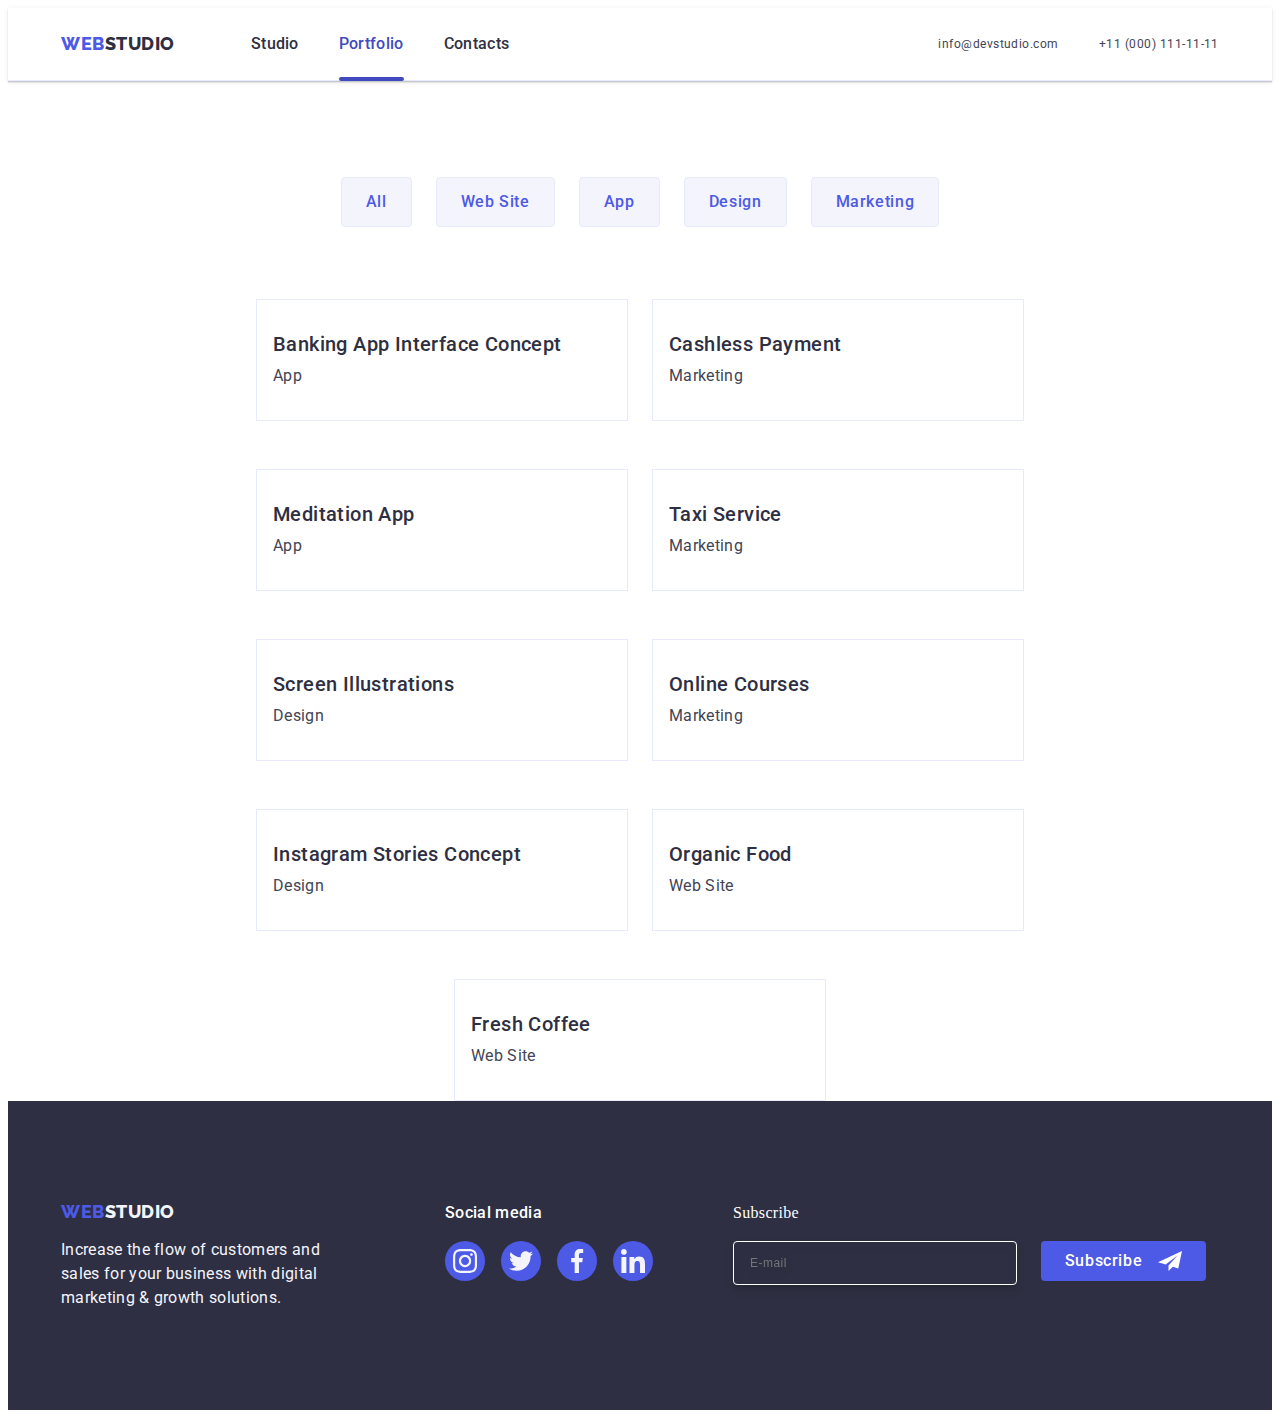
==== commit 81dd4b9b: "Summary" ====
--- a/portfolio.html
+++ b/portfolio.html
@@ -54,6 +54,15 @@
             </li>
           </ul>
         </address>
+        <button
+          class="mnb js-open-menu"
+          aria-expanded="false"
+          aria-controls="mobile-menu"
+        >
+          <svg class="menu-icon" width="32" height="22">
+            <use href="./images/icons.svg#menu-icon"></use>
+          </svg>
+        </button>
       </div>
     </header>
 
@@ -272,9 +281,14 @@
           <p class="text-sub">Subscribe</p>
           <form class="form-footer">
             <label class="label-footer">
-              <input type="text" placeholder="E-mail" class="input-footer" />
+              <input
+                type="email"
+                name="mail"
+                placeholder="E-mail"
+                class="input-footer"
+              />
             </label>
-            <button type="button" class="button-sub" href="">
+            <button type="submit" class="button-sub">
               Subscribe
               <svg width="24" height="24" class="svg-footer">
                 <use href="./images/icons.svg#telegram"></use>
--- a/css/style.css
+++ b/css/style.css
@@ -3,13 +3,33 @@
     box-shadow: 0px 2px 1px rgba(46, 47, 66, 0.08), 0px 1px 1px rgba(46, 47, 66, 0.16), 0px 1px 6px rgba(46, 47, 66, 0.08);
 }
 
+@media only screen and (max-width: 767.98px) {
+    .head {
+        padding-top: 24px;
+        padding-bottom: 24px;
+    }
+}
+
 .container {
-    width: 1158px;
+    min-width: 320px;
+    max-width: 428px;
     padding: 0 15px;
     margin-left: auto;
     margin-right: auto;
 }
 
+@media only screen and (min-width: 768px) {
+    .container {
+        max-width: 768px;
+    }
+}
+
+@media only screen and (min-width: 1158px) {
+    .container {
+        max-width: 1158px;
+    }
+}
+
 .container.header {
     display: flex;
     flex-direction: row;
@@ -17,11 +37,32 @@
 
 }
 
-.navigation,
-.address {
-    display: flex;
-    flex-direction: row;
-    align-items: center;
+@media only screen and (max-width: 767.98px) {
+    .container.header {
+        padding-top: 24px;
+        padding-bottom: 24px;
+    }
+}
+
+.navigation {
+    display: flex;
+    align-items: center;
+    margin-right: auto;
+    justify-content: space-between;
+}
+
+@media only screen and (min-width: 768px) {
+    .address {
+        display: flex;
+        align-items: center;
+    }
+}
+
+@media only screen and (min-width: 1158px) {
+    .address {
+        display: flex;
+        align-items: center;
+    }
 }
 
 .address {
@@ -49,9 +90,35 @@
     gap: 40px;
 }
 
+@media only screen and (max-width: 767.98px) {
+    .list.nav {
+        display: none;
+    }
+}
+
 .list.add {
     gap: 40px;
 }
+
+@media only screen and (max-width: 767.98px) {
+    .list.add {
+        display: none;
+    }
+}
+
+@media only screen and (min-width: 768px) {
+    .list.add {
+        display: block;
+    }
+}
+
+@media only screen and (min-width: 1158px) {
+    .list.add {
+        display: flex;
+        gap: 40px;
+    }
+}
+
 
 .webstudio {
     font-family: 'Raleway', sans-serif;
@@ -61,7 +128,31 @@
     line-height: 1.17;
     letter-spacing: 0.03em;
     text-transform: uppercase;
-    margin-right: 76px;
+}
+
+@media only screen and (min-width: 768px) {
+    .webstudio {
+        margin-right: 120px;
+    }
+}
+
+@media only screen and (min-width: 1158px) {
+    .webstudio {
+        margin-right: 76px;
+    }
+}
+
+
+@media only screen and (min-width: 768px) and (max-width: 1157.98px) {
+    .contact:not(:last-child) {
+        margin-bottom: 8px;
+    }
+}
+
+@media only screen and (min-width: 768px) {
+    .container.header {
+        display: flex;
+    }
 }
 
 .studio {
@@ -108,14 +199,89 @@
     transition: color 250ms cubic-bezier(0.4, 0, 0.2, 1);
 }
 
+@media only screen and (min-width: 1158px) {
+    .text-add {
+        color: #434455;
+        line-height: 1.5;
+        letter-spacing: 0.02em;
+        transition: color 250ms cubic-bezier(0.4, 0, 0.2, 1);
+    }
+}
+
+@media only screen and (min-width: 768px) {
+    .text-add {
+        color: #434455;
+        font-size: 12px;
+        line-height: 1.7;
+        letter-spacing: 0.04em;
+    }
+}
+
 .selection.first {
     max-width: 1440px;
-    background: linear-gradient(to bottom, rgba(46, 47, 66, 0.70), rgba(46, 47, 66, 0.70)), url(../images/people-office.jpg);
+    background: linear-gradient(to bottom, rgba(46, 47, 66, 0.70), rgba(46, 47, 66, 0.70)), url(../images/herop@1x.jpg);
     padding: 188px 0;
     margin: 0 auto;
     background-repeat: no-repeat;
     background-position: center;
     background-size: cover;
+}
+
+@media (min-device-pixel-ratio: 2),
+(min-resolution: 192dpi),
+(min-resolution: 2dppx) {
+    .selection.first {
+        background-image: linear-gradient(rgba(46, 47, 66, 0.7),
+                rgba(46, 47, 66, 0.7)),
+            url(../images/herop@2x.jpg);
+    }
+}
+
+@media only screen and (min-width: 768px) {
+    .selection.first {
+        background-image: linear-gradient(rgba(46, 47, 66, 0.7),
+                rgba(46, 47, 66, 0.7)),
+            url(../images/herot@1x.jpg);
+    }
+}
+
+@media only screen and (min-width: 768px) and (min-device-pixel-ratio: 2),
+(min-resolution: 192dpi),
+(min-resolution: 2dppx) {
+    .selection.first {
+        background-image: linear-gradient(rgba(46, 47, 66, 0.7),
+                rgba(46, 47, 66, 0.7)),
+            url(../images/herot@2x.jpg);
+    }
+}
+
+@media only screen and (min-width: 768px) {
+    .selection.first {
+        max-width: 768px;
+        background-image: linear-gradient(rgba(46, 47, 66, 0.7),
+                rgba(46, 47, 66, 0.7)),
+            url(../images/herod@1x.jpg);
+    }
+}
+
+@media only screen and (min-width: 1158px) {
+    .selection.first {
+        max-width: 1440px;
+        padding: 188px 0px;
+        background-image: linear-gradient(rgba(46, 47, 66, 0.7),
+                rgba(46, 47, 66, 0.7)),
+            url(../images/herod@1x.jpg);
+    }
+}
+
+@media only screen and (min-width: 1158px) and (min-device-pixel-ratio: 2),
+(min-resolution: 192dpi),
+(min-resolution: 2dppx) {
+    .selection.first {
+        background-image: linear-gradient(rgba(46, 47, 66, 0.7),
+                rgba(46, 47, 66, 0.7)),
+            url(../images/herod@2x.jpg);
+    }
 }
 
 .container.second {
@@ -138,6 +304,22 @@
     max-width: 496px;
     margin: 0 auto;
     padding: 0;
+}
+
+@media only screen and (min-width: 768px) {
+    .had {
+        font-size: 56px;
+        line-height: 1.07;
+        margin-bottom: 36px;
+        max-width: 496px;
+    }
+}
+
+@media only screen and (min-width: 768px) {
+    .had {
+        margin-bottom: 48px;
+        max-width: 496px;
+    }
 }
 
 .mainbutton {
@@ -169,6 +351,13 @@
     margin: 0;
 }
 
+@media only screen and (min-width: 1158px) {
+    .selection.second {
+        padding-top: 120px;
+        padding-bottom: 120px;
+    }
+}
+
 .container.third {
     display: flex;
     justify-content: center;
@@ -183,9 +372,43 @@
     padding: 0;
 }
 
-.text {
+@media only screen and (min-width: 768px) {
+    .list.first {
+        display: flex;
+        column-gap: 24px;
+        row-gap: 72px;
+        flex-wrap: wrap;
+    }
+}
+
+.text, .images {
     display: inline-block;
     flex-basis: calc((100% - 48px) / 3);
+}
+
+@media only screen and (min-width: 768px) {
+    .text {
+        flex-basis: calc((100% - 24px) / 2);
+    }
+}
+
+@media only screen and (max-width: 767.98px) {
+    .text:not(:last-child) {
+        margin-bottom: 72px;
+    }
+}
+
+@media only screen and (min-width: 1158px) {
+    .text {
+        flex-basis: calc((100% - 24px * 3) / 4);
+    }
+}
+
+@media only screen and (min-width: 1158px) {
+    .images {
+        border: 1px solid #e7e9fc;
+        background: lightgray -72.845px -19px / 144.444% 112.667% no-repeat;
+    }
 }
 
 .svgicon {
@@ -197,6 +420,18 @@
     justify-content: center;
     align-items: center;
     margin-bottom: 8px;
+}
+
+@media only screen and (min-width: 1158px) {
+    .svgicon {
+        background-color: #f4f4fd;
+        border-radius: 4px;
+        display: flex;
+        justify-content: center;
+        align-items: center;
+        height: 112px;
+        margin-bottom: 8px;
+    }
 }
 
 .margin {
@@ -210,6 +445,22 @@
     width: 264px;
     text-align: center;
 }
+
+@media only screen and (min-width: 768px) {
+    .margin {
+        text-align: start;
+    }
+}
+
+@media only screen and (min-width: 1158px) {
+    .margin {
+        font-size: 20px;
+        font-weight: 500;
+        line-height: 1.2;
+    }
+}
+
+
 
 .visually-hidden {
     position: absolute;
@@ -235,9 +486,27 @@
     margin: 0;
 }
 
+@media only screen and (min-width: 1158px) {
+    .yes {
+        font-weight: 400;
+    }
+}
+
 .selection.third {
     padding-bottom: 120px;
     margin: 0;
+}
+
+@media only screen and (max-width: 1157.98px) {
+    .selection.third {
+        display: none;
+    }
+}
+
+@media only screen and (min-width: 1158px) {
+    .selection.third {
+        padding-top: 0px;
+    }
 }
 
 .noo {
@@ -254,10 +523,30 @@
     margin-bottom: 72px;
 }
 
+@media only screen and (min-width: 1158px) {
+    .noo {
+        color: var(--title-color);
+        font-size: 36px;
+        font-weight: 700;
+        line-height: 1.11;
+        letter-spacing: 0.02em;
+        text-transform: capitalize;
+        text-align: center;
+        margin-bottom: 72px;
+    }
+}
+
 .list.photo {
     display: flex;
     align-items: center;
     gap: 24px;
+}
+
+@media only screen and (min-width: 1158px) {
+    .list.photo {
+        display: flex;
+        gap: 24px;
+    }
 }
 
 .selection.fourth {
@@ -268,13 +557,40 @@
     background-color: #F4F4FD;
 }
 
+.noo0 {
+    color: #2e2f42;
+    font-size: 36px;
+    font-weight: 700;
+    line-height: 1.11;
+    letter-spacing: 0.02em;
+    text-transform: capitalize;
+    text-align: center;
+    margin-bottom: 72px;
+}
+
 .list.team {
     display: flex;
     align-items: center;
     gap: 24px;
     margin: 0;
     padding: 0;
-
+}
+
+@media only screen and (min-width: 768px) {
+    .list.team {
+        display: flex;
+        column-gap: 24px;
+        row-gap: 64px;
+        flex-wrap: wrap;
+        justify-content: center;
+    }
+}
+
+@media only screen and (min-width: 1158px) {
+    .list.team {
+        display: flex;
+        gap: 24px;
+    }
 }
 
 .text.team {
@@ -291,9 +607,23 @@
     padding: 32px 0;
 }
 
+.teamh {
+    color: #2e2f42;
+    font-size: 20px;
+    font-weight: 500;
+    line-height: 1.2;
+    letter-spacing: 0.02em;
+    margin: 0;
+    margin-bottom: 8px;
+    text-align: center;
+}
+
 .yes.team {
+    color: #434455;
+    line-height: 1.5;
+    letter-spacing: 0.02em;
     text-align: center;
-    margin: 8px 0;
+    margin-bottom: 8px;
 }
 
 .container.svgcontainer {
@@ -304,12 +634,29 @@
     justify-content: center;
     align-items: center;
     gap: 24px;
-    padding: 0;
 }
 
 .teamlist {
     width: 40px;
     height: 40px;
+}
+
+@media only screen and (max-width: 767.98px) {
+    .teamlist {
+        margin-bottom: 72px;
+    }
+}
+
+@media only screen and (min-width: 768px) {
+    .teamlist {
+        flex-basis: calc((100% - 24px) / 2);
+    }
+}
+
+@media only screen and (min-width: 1158px) {
+    .teamlist {
+        flex-basis: calc((100% - 24px * 3) / 4);
+    }
 }
 
 .link.socialsvg {
@@ -333,11 +680,7 @@
 }
 
 .icon {
-    display: flex;
-    width: 16px;
-    height: 16px;
     fill: #f4f4fd;
-
 }
 
 .navsvg {
@@ -370,10 +713,30 @@
 
 .list.customerssvg {
     gap: 24px;
-
-}
-
-.boba {}
+}
+
+@media only screen and (min-width: 768px) {
+    .list.customerssvg {
+        column-gap: 24px;
+    }
+}
+
+@media only screen and (min-width: 1158px) {
+    .list.customerssvg {
+        flex-wrap: nowrap;
+    }
+}
+
+.boba {
+    width: 190px;
+    height: 88px;
+}
+
+@media only screen and (min-width: 768px) {
+    .boba {
+        width: 168px;
+    }
+}   
 
 .clients {
     display: flex;
@@ -388,14 +751,17 @@
     transition: border-color 250ms cubic-bezier(0.4, 0, 0.2, 1), color 250ms cubic-bezier(0.4, 0, 0.2, 1);
 }
 
-.clients:hover {
+.clients:hover, .clients:focus {
     border-color: #404bbf;
     color: #404bbf;
 }
 
-.clients:focus {
-    border-color: #404bbf;
-    color: #404bbf;
+@media only screen and (min-width: 1158px) {
+    .clients:hover,
+    .clients:focus {
+        border-color: var(--active-color);
+        color: var(--active-color);
+    }
 }
 
 .curent {
@@ -404,17 +770,44 @@
 
 .footer {
     background-color: #2E2F42;
-    padding: 100px 0;
+    padding: 96px 0;
+}
+
+@media only screen and (min-width: 1158px) {
+    .footer {
+        padding: 100px 0px;
+    }
 }
 
 .container.sixth {
     display: flex;
     align-items: baseline;
 }
+
+@media only screen and (min-width: 768px) {
+    .container.sixth {
+        max-width: 768px;
+        align-items: baseline;
+        flex-wrap: nowrap;
+    }
+}
+
+@media only screen and (min-width: 1158px) {
+    .container.sixth {
+        max-width: 1158px;
+    }
+}
+
 
 .logotype {
     display: block;
     margin-right: 120px;
+}
+
+@media only screen and (min-width: 768px) {
+    .footer-logo-wrapper {
+        margin-right: 24px;
+    }
 }
 
 .footer-webstudio {
@@ -439,10 +832,30 @@
     font-weight: 400;
     line-height: 24px;
     letter-spacing: 0.32px;
-    max-width: 264px;
+    max-width: 268px;
     margin: 0;
     margin-top: 16px;
 }
+
+@media only screen and (min-width: 768px) {
+    .footer-text {
+        max-width: 264px;
+    }
+}
+
+
+@media only screen and (max-width: 767.98px) {
+    .socialcont {
+        margin-bottom: 72px;
+    }
+}
+
+@media only screen and (min-width: 1158px) {
+    .socialcont {
+        margin-right: 80px;
+    }
+}
+
 
 .socialtext {
     color: #FFF;
@@ -453,6 +866,12 @@
     letter-spacing: 0.32px;
     margin: 0;
     margin-bottom: 16px;
+}
+
+@media only screen and (max-width: 767.98px) {
+    .socialtext {
+        text-align: center;
+    }
 }
 
 .list.footersvg {
@@ -621,6 +1040,12 @@
     margin-left: 80px;
 }
 
+@media only screen and (min-width: 768px) and (max-width: 1157.98hpx) {
+    .sub-footer {
+        margin-left: auto;
+    }
+}
+
 .text-sub {
     color: #ffffff;
     font-size: 16px;
@@ -632,10 +1057,22 @@
     margin-bottom: 16px;
 }
 
+@media only screen and (max-width: 767.98px) {
+    .text-sub {
+        text-align: center;
+    }
+}
+
 .form-footer {
     display: flex;
-    gap: 24px;
+    gap: 16px;
     flex-direction: row;
+}
+
+@media only screen and (min-width: 768px) {
+    .form-footer {
+        gap: 24px;
+    }
 }
 
 .label-footer {}
@@ -655,6 +1092,12 @@
     letter-spacing: 0.04em;
 }
 
+@media only screen and (min-width: 768px) {
+    .input-footer {
+        max-width: 264px;
+    }
+}
+
 .svg-footer {
     display: block;
     margin-left: 16px;
@@ -739,6 +1182,12 @@
     align-items: center;
 }
 
+@media only screen and (min-width: 768px) {
+    .modal-window {
+        max-width: 408px;
+    }
+}
+
 .modal-button {
     position: absolute;
     top: 24px;
@@ -815,7 +1264,7 @@
 
 .input {
     border: none;
-    width: 100%;
+    min-width: 100%;
     height: 40px;
     border-radius: 4px;
     border: 1px solid rgba(46, 47, 66, 0.4);
@@ -827,7 +1276,7 @@
 
 .input:focus {
     border-color: #4D5AE5;
-    fill: #4D5AE5;
+    
 }
 
 .svg-form {
@@ -839,6 +1288,10 @@
     margin: 0;
     padding: 0;
     transition: fill 250ms cubic-bezier(0.4, 0, 0.2, 1);
+}
+
+.form input:focus + svg {
+    fill: #4D5AE5;
 }
 
 .textarea {
@@ -892,9 +1345,9 @@
 }
 
 input:checked + label > span {
-    background-color: var(--color-button-nav);
+    background-color: #404bbf;
     border: none;
-    fill: var(--background-color-portfolio);
+    fill: #F4F4FD;
 }
 
 .link-label {
@@ -917,4 +1370,143 @@
     border-radius: 4px;
     background: #4d5ae5;
     margin: 0 auto;
+}
+
+.mncontainer {
+    position: fixed;
+    top: 0;
+    left: 0;
+    width: 100vw;
+    height: 100vh;
+    padding: 40px;
+    padding-top: 80px;
+    background: var(--primary-white);
+    box-shadow: 0px 1px 6px 0px rgba(46, 47, 66, 0.08),
+        0px 1px 1px 0px rgba(46, 47, 66, 0.16),
+        0px 2px 1px 0px rgba(46, 47, 66, 0.08);
+    z-index: 999;
+    display: flex;
+    flex-direction: column;
+    transform: translateX(100%);
+    transition: transform 250ms ease-in-out;
+}
+
+.mncontainer.is-open {
+    transform: translateX(0);
+}
+
+.mncontainer .mnb {
+    position: absolute;
+    top: 24px;
+    right: 24px;
+}
+
+.mnb {
+    min-height: 22px;
+    min-width: 32px;
+    display: flex;
+    align-items: center;
+    justify-content: center;
+    padding: 0;
+    background-color: transparent;
+    cursor: pointer;
+    border: none;
+    border-radius: 50%;
+    outline: none;
+}
+
+@media only screen and (min-width: 768px) {
+    .mnb {
+        display: none;
+    }
+}
+
+.mnb:hover,
+.mnb:focus {
+    background-color: rgba(0, 0, 0, 0.1);
+}
+
+.list.mbl {
+    margin-bottom: auto;
+}
+
+.mbl-li:not(:last-child) {
+    margin-bottom: 40px;
+}
+
+.link.mbll {
+    display: block;
+    color: #2e2f42;
+    font-size: 36px;
+    font-weight: 700;
+    line-height: 1.1;
+    letter-spacing: 0.02em;
+    text-transform: capitalize;
+}
+
+.link.mbll:hover,
+.link.mbll:focus {
+    color: #404bbf;
+}
+
+.mncl-li {
+    margin-bottom: 40px;
+}
+
+.list.mnsl {
+    display: flex;
+    gap: 26px;
+    align-items: center;
+}
+
+.link.mnsll {
+    display: flex;
+    justify-content: center;
+    align-items: center;
+    border-radius: 50%;
+    width: 40px;
+    height: 40px;
+    background-color: #4d5ae5;;
+    transition: background-color 250ms cubic-bezier(0.4, 0, 0.2, 1);
+}
+
+.link.mnsll:hover,
+.link.mnsll:focus {
+    background-color: #404bbf;
+}
+
+.link.mncltel {
+    color: #4d5ae5;;
+    font-size: 24px;
+    font-weight: 700;
+    line-height: 1.1;
+    letter-spacing: 0.02em;
+    text-transform: capitalize;
+}
+
+.link.mncltel:hover,
+.link.mncltel:focus {
+    color: #404bbf;
+}
+
+.mnclmail {
+    color: #434455;
+    font-size: 20px;
+    font-weight: 500;
+    line-height: 1.2;
+    letter-spacing: 0.02em;
+}
+
+.mbhm {
+    min-height: 22px;
+    min-width: 32px;
+    display: flex;
+    align-items: center;
+    justify-content: center;
+    padding: 0;
+    background-color: transparent;
+    cursor: pointer;
+    border: none;
+    border-radius: 50%;
+    outline: none;
 }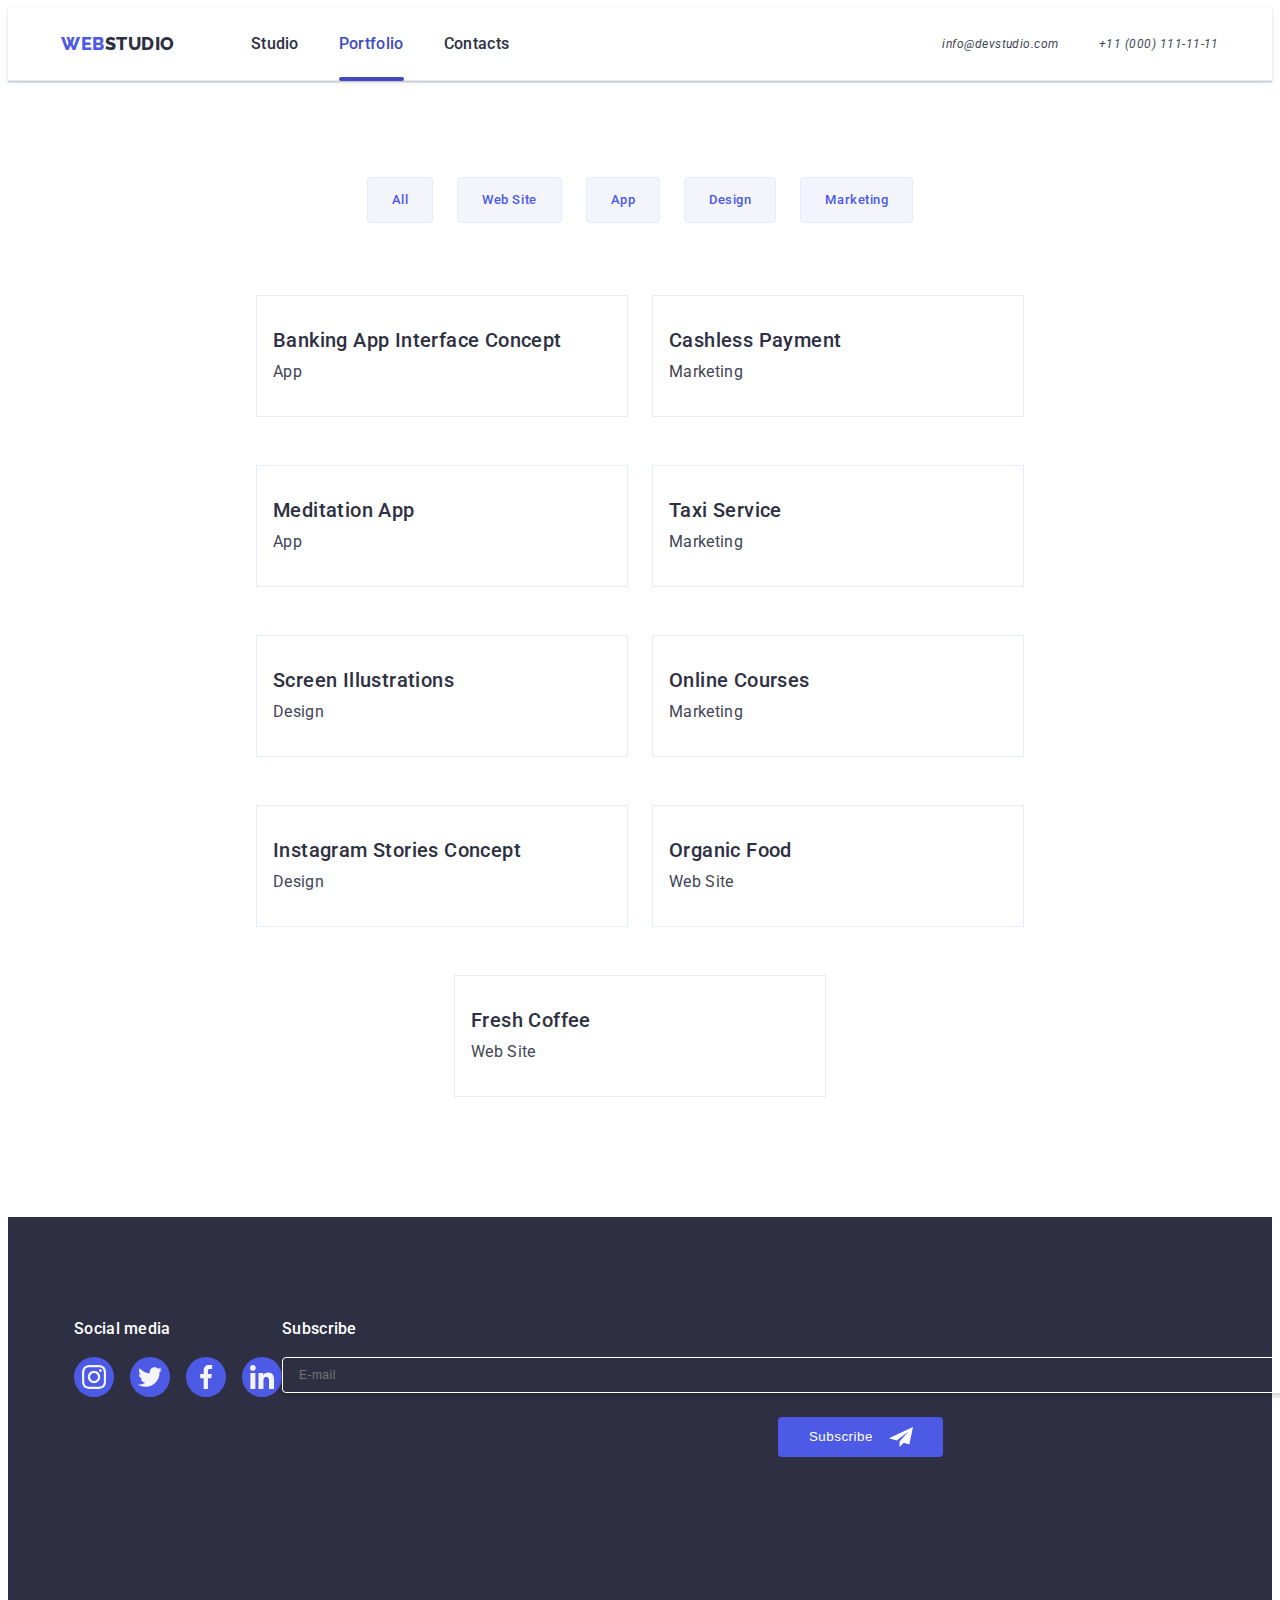
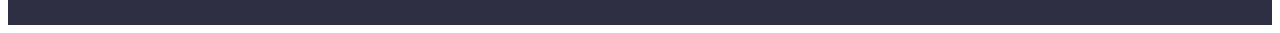
==== commit 21f8fc2b: "Summary" ====
--- a/portfolio.html
+++ b/portfolio.html
@@ -67,7 +67,7 @@
     </header>
 
     <main>
-      <section>
+      <section class="selection port">
         <div class="container buttonnees">
           <h1 class="visually-hidden">-</h1>
           <ul class="list buttons">
--- a/css/style.css
+++ b/css/style.css
@@ -1,13 +1,6 @@
 .head {
     border-bottom: 1px solid #E7E9FC;
     box-shadow: 0px 2px 1px rgba(46, 47, 66, 0.08), 0px 1px 1px rgba(46, 47, 66, 0.16), 0px 1px 6px rgba(46, 47, 66, 0.08);
-}
-
-@media only screen and (max-width: 767.98px) {
-    .head {
-        padding-top: 24px;
-        padding-bottom: 24px;
-    }
 }
 
 .container {
@@ -192,35 +185,35 @@
     color: #434455;
     font-family: 'Roboto', sans-serif;
     font-size: 16px;
-    font-style: normal;
     font-weight: 400;
-    line-height: 24px;
+    line-height: 1.5;
     letter-spacing: 0.32px;
     transition: color 250ms cubic-bezier(0.4, 0, 0.2, 1);
 }
 
 @media only screen and (min-width: 1158px) {
     .text-add {
-        color: #434455;
-        line-height: 1.5;
+        line-height: 24px;
         letter-spacing: 0.02em;
-        transition: color 250ms cubic-bezier(0.4, 0, 0.2, 1);
     }
 }
 
 @media only screen and (min-width: 768px) {
     .text-add {
-        color: #434455;
         font-size: 12px;
         line-height: 1.7;
         letter-spacing: 0.04em;
     }
 }
 
+.text-add:hover,
+.text-add:focus {
+    color: #404bbf;
+}
+
 .selection.first {
-    max-width: 1440px;
     background: linear-gradient(to bottom, rgba(46, 47, 66, 0.70), rgba(46, 47, 66, 0.70)), url(../images/herop@1x.jpg);
-    padding: 188px 0;
+    padding: 112px 0;
     margin: 0 auto;
     background-repeat: no-repeat;
     background-position: center;
@@ -297,13 +290,14 @@
     color: #FFF;
     text-align: center;
     font-family: 'Roboto', sans-serif;
-    font-size: 56px;
+    font-size: 36px;
     font-weight: 700;
-    line-height: 60px;
-    letter-spacing: 1.12px;
-    max-width: 496px;
+    line-height: 1.1;
+    letter-spacing: 0.02em;
+    max-width: 320px;
     margin: 0 auto;
-    padding: 0;
+    margin-bottom: 72px;
+    text-transform: capitalize;
 }
 
 @media only screen and (min-width: 768px) {
@@ -323,38 +317,45 @@
 }
 
 .mainbutton {
+    background-color: #4D5AE5;
+    color: #FFF;
+    font-weight: 500;
+    line-height: 1.5;
+    letter-spacing: 0.04em;
+    padding: 16px 32px;
+    border-radius: 4px;
+    box-shadow: 0px 4px 4px 0px rgba(0, 0, 0, 0.15);
     display: block;
-    align-items: flex-start;
-    padding: 16px 32px;
-    height: 56px;
+    margin: 0 auto;
     min-width: 169px;
+    height: 56px; 
     border: none;
-    color: #FFF;
+    transition: background-color 250ms cubic-bezier(0.4, 0, 0.2, 1);
     font-family: 'Roboto', sans-serif;
-    font-size: 16px;
-    font-weight: 500;
-    line-height: 150%;
-    letter-spacing: 0.64px;
-    background-color: #4D5AE5;
-    transition: background-color 250ms cubic-bezier(0.4, 0, 0.2, 1);
-    ;
-    box-shadow: 0px 4px 4px 0px rgba(0, 0, 0, 0.15);
     cursor: pointer;
-    margin: 0 auto;
-    border-radius: 4px;
-    margin-top: 48px;
-
+}
+
+.mainbutton:hover,
+.mainbutton:focus {
+    background-color: #404bbf;
 }
 
 .selection.second {
-    padding: 120px 0;
-    margin: 0;
+    padding: 96px 0;
 }
 
 @media only screen and (min-width: 1158px) {
     .selection.second {
-        padding-top: 120px;
-        padding-bottom: 120px;
+        padding: 120px 0;
+    }
+}
+
+@media only screen and (min-width: 768px) {
+    .selection.second {
+        display: flex;
+        column-gap: 24px;
+        row-gap: 72px;
+        flex-wrap: wrap;
     }
 }
 
@@ -381,7 +382,7 @@
     }
 }
 
-.text, .images {
+.text {
     display: inline-block;
     flex-basis: calc((100% - 48px) / 3);
 }
@@ -404,22 +405,8 @@
     }
 }
 
-@media only screen and (min-width: 1158px) {
-    .images {
-        border: 1px solid #e7e9fc;
-        background: lightgray -72.845px -19px / 144.444% 112.667% no-repeat;
-    }
-}
-
 .svgicon {
-    min-width: 264px;
-    min-height: 112px;
-    border-radius: 4px;
-    background: #F4F4FD;
-    display: flex;
-    justify-content: center;
-    align-items: center;
-    margin-bottom: 8px;
+    display: none;
 }
 
 @media only screen and (min-width: 1158px) {
@@ -436,14 +423,15 @@
 
 .margin {
     color: #2E2F42;
+    letter-spacing: 0.02em;
+    margin: 0;
+    margin-bottom: 8px;
+    text-align: center;
     font-family: 'Roboto', sans-serif;
-    font-size: 20px;
-    font-weight: 500;
-    line-height: 24px;
-    letter-spacing: 0.4px;
-    margin: 0;
-    width: 264px;
-    text-align: center;
+    font-size: 36px;
+    font-weight: 700;
+    line-height: 1.1;
+    text-transform: capitalize;
 }
 
 @media only screen and (min-width: 768px) {
@@ -459,8 +447,6 @@
         line-height: 1.2;
     }
 }
-
-
 
 .visually-hidden {
     position: absolute;
@@ -478,11 +464,9 @@
 .yes {
     color: #434455;
     font-family: 'Roboto', sans-serif;
-    font-size: 16px;
-    font-weight: 400;
-    line-height: 24px;
-    letter-spacing: 0.32px;
-    width: 264px;
+    font-size: 20px;
+    font-weight: 500;
+    line-height: 1.2;
     margin: 0;
 }
 
@@ -510,22 +494,14 @@
 }
 
 .noo {
-    color: #2E2F42;
     text-align: center;
     font-family: 'Roboto', sans-serif;
-    font-size: 36px;
-    font-style: normal;
-    font-weight: 700;
-    line-height: 40px;
-    letter-spacing: 0.72px;
-    text-transform: capitalize;
-    margin: 0;
-    margin-bottom: 72px;
+    margin: 0;
 }
 
 @media only screen and (min-width: 1158px) {
     .noo {
-        color: var(--title-color);
+        color: #2E2F42;
         font-size: 36px;
         font-weight: 700;
         line-height: 1.11;
@@ -537,15 +513,20 @@
 }
 
 .list.photo {
-    display: flex;
-    align-items: center;
-    gap: 24px;
+    align-items: center;
 }
 
 @media only screen and (min-width: 1158px) {
     .list.photo {
         display: flex;
         gap: 24px;
+    }
+}
+
+@media only screen and (min-width: 1158px) {
+    .images {
+        border: 1px solid #e7e9fc;
+        background: lightgray -72.845px -19px / 144.444% 112.667% no-repeat;
     }
 }
 
@@ -568,14 +549,6 @@
     margin-bottom: 72px;
 }
 
-.list.team {
-    display: flex;
-    align-items: center;
-    gap: 24px;
-    margin: 0;
-    padding: 0;
-}
-
 @media only screen and (min-width: 768px) {
     .list.team {
         display: flex;
@@ -593,14 +566,32 @@
     }
 }
 
-.text.team {
-    display: flex;
-    flex-direction: column;
-    align-items: center;
-    width: calc((100% - 72px) / 4);
+.teamli {
     background-color: #FFFFFF;
     box-shadow: 0px 2px 1px 0px rgba(46, 47, 66, 0.08), 0px 1px 1px 0px rgba(46, 47, 66, 0.16), 0px 1px 6px 0px rgba(46, 47, 66, 0.08);
     border-radius: 0px 0px 4px 4px;
+}
+
+@media only screen and (max-width: 767.98px) {
+    .teamli {
+        margin-bottom: 72px;
+    }
+}
+
+@media only screen and (min-width: 768px) {
+    .teamli {
+        flex-basis: calc((100% - 24px) / 2);
+    }
+}
+
+@media only screen and (min-width: 1158px) {
+    .teamli {
+        flex-basis: calc((100% - 24px * 3) / 4);
+    }
+}
+
+.teamimg {
+    width: 100%;
 }
 
 .teaam {
@@ -618,7 +609,7 @@
     text-align: center;
 }
 
-.yes.team {
+.teamp {
     color: #434455;
     line-height: 1.5;
     letter-spacing: 0.02em;
@@ -636,11 +627,6 @@
     gap: 24px;
 }
 
-.teamlist {
-    width: 40px;
-    height: 40px;
-}
-
 @media only screen and (max-width: 767.98px) {
     .teamlist {
         margin-bottom: 72px;
@@ -661,20 +647,17 @@
 
 .link.socialsvg {
     display: flex;
-    width: 100%;
-    height: 100%;
     justify-content: center;
     align-items: center;
     border-radius: 50%;
+    width: 40px;
+    height: 40px;
     background-color: #4d5ae5;
     cursor: pointer;
     transition: background-color 250ms cubic-bezier(0.4, 0, 0.2, 1);
 }
 
-.link.socialsvg:hover {
-    background-color: #404bbf;
-}
-
+.link.socialsvg:hover,
 .link.socialsvg:focus {
     background-color: #404bbf;
 }
@@ -703,16 +686,23 @@
 }
 
 .svgcustomers {
-    font-size: 36px;
-    line-height: 1.11;
     color: #2e2f42;
     text-align: center;
+    font-family: 'Roboto', sans-serif;
+    font-size: 36px;
+    font-weight: 700;
+    line-height: 1.11;
+    letter-spacing: 0.02em;
+    text-transform: capitalize;
     margin: 0;
     margin-bottom: 72px;
 }
 
 .list.customerssvg {
-    gap: 24px;
+    column-gap: 16px;
+    row-gap: 72px;
+    flex-wrap: wrap;
+    justify-content: center;
 }
 
 @media only screen and (min-width: 768px) {
@@ -739,16 +729,20 @@
 }   
 
 .clients {
-    display: flex;
-    width: 168px;
-    height: 88px;
+    width: 100%;
+    height: 100%;
     border-radius: 4px;
-    border: 1px solid #8E8F99;
-    cursor: pointer;
-    align-items: center;
-    justify-content: center;
-    color: #8e8f99;
+    border: 1px solid var(--lightslate);
+    color: var(--lightslate);
+    display: flex;
+    justify-content: center;
+    align-items: center;
     transition: border-color 250ms cubic-bezier(0.4, 0, 0.2, 1), color 250ms cubic-bezier(0.4, 0, 0.2, 1);
+}
+
+.clients:active {
+    border-color: #404bbf;
+    color: #404bbf;
 }
 
 .clients:hover, .clients:focus {
@@ -759,8 +753,8 @@
 @media only screen and (min-width: 1158px) {
     .clients:hover,
     .clients:focus {
-        border-color: var(--active-color);
-        color: var(--active-color);
+        border-color: #404bbf;
+        color: #404bbf;
     }
 }
 
@@ -780,8 +774,11 @@
 }
 
 .container.sixth {
-    display: flex;
-    align-items: baseline;
+    max-width: 428px;
+    display: flex;
+    flex-wrap: wrap;
+    justify-content: center;
+    align-items: center;
 }
 
 @media only screen and (min-width: 768px) {
@@ -801,12 +798,18 @@
 
 .logotype {
     display: block;
-    margin-right: 120px;
-}
-
-@media only screen and (min-width: 768px) {
-    .footer-logo-wrapper {
+    margin-right: 72px;
+}
+
+@media only screen and (min-width: 768px) {
+    .logotype {
         margin-right: 24px;
+    }
+}
+
+@media only screen and (min-width: 1158px) {
+    .logotype {
+        margin-right: 120px;
     }
 }
 
@@ -828,10 +831,7 @@
 .footer-text {
     color: #F4F4FD;
     font-family: 'Roboto', sans-serif;
-    font-size: 16px;
-    font-weight: 400;
-    line-height: 24px;
-    letter-spacing: 0.32px;
+    letter-spacing: 0.02em;
     max-width: 268px;
     margin: 0;
     margin-top: 16px;
@@ -862,8 +862,8 @@
     font-family: 'Roboto', sans-serif;
     font-size: 16px;
     font-weight: 500;
-    line-height: 24px;
-    letter-spacing: 0.32px;
+    line-height: 1.5;
+    letter-spacing: 0.02em;
     margin: 0;
     margin-bottom: 16px;
 }
@@ -875,8 +875,6 @@
 }
 
 .list.footersvg {
-    padding: 0;
-    margin: 0;
     gap: 16px;
 }
 
@@ -886,8 +884,8 @@
 }
 
 .link.foottersvg {
-    width: 100%;
-    height: 100%;
+    width: 40px;
+    height: 40px;
     background-color: #4d5ae5;
     border-radius: 50%;
     display: flex;
@@ -896,10 +894,7 @@
     transition: background-color 250ms cubic-bezier(0.4, 0, 0.2, 1);
 }
 
-.link.foottersvg:hover {
-    background-color: #31d0aa;
-}
-
+.link.foottersvg:hover,
 .link.foottersvg:focus {
     background-color: #31d0aa;
 }
@@ -908,41 +903,36 @@
     fill: #f4f4fd;
 }
 
+.selection.port {
+    padding-top: 96px;
+    padding-bottom: 120px;
+}
+
 .list.buttons {
     gap: 24px;
     justify-content: center;
-    margin: 0;
-    padding: 0;
-    margin-top: 96px;
     margin-bottom: 72px;
 }
 
 .buttones {
-    display: flex;
+    font-family: 'Roboto', sans-serif;
+    background-color: #F4F4FD;
+    color: #4D5AE5;
+    font-weight: 500;
+    line-height: 1.5;
+    letter-spacing: 0.04em;
+    border-radius: 4px;
     padding: 12px 24px;
-    justify-content: center;
-    align-items: center;
-    border-radius: 4px;
     border: 1px solid #E7E9FC;
-    background-color: #F4F4FD;
-    cursor: pointer;
-    color: #4D5AE5;
-    text-align: center;
-    font-family: 'Roboto', sans-serif;
-    font-size: 16px;
-    font-style: normal;
-    font-weight: 500;
-    line-height: 24px;
-    letter-spacing: 0.64px;
     transition: color 250ms cubic-bezier(0.4, 0, 0.2, 1),
-        background-color 250ms cubic-bezier(0.4, 0, 0.2, 1),
-        border-color 250ms cubic-bezier(0.4, 0, 0.2, 1),
-        box-shadow 250ms cubic-bezier(0.4, 0, 0.2, 1);
+            background-color 250ms cubic-bezier(0.4, 0, 0.2, 1),
+            border-color 250ms cubic-bezier(0.4, 0, 0.2, 1),
+            box-shadow 250ms cubic-bezier(0.4, 0, 0.2, 1);
 }
 
 .buttones:hover {
     background: #404BBF;
-    box-shadow: 0px 2px 2px 0px rgba(0, 0, 0, 0.12), 0px 2px 1px 0px rgba(0, 0, 0, 0.08), 0px 3px 1px 0px rgba(0, 0, 0, 0.10);
+    box-shadow: 0px 3px 1px rgba(0, 0, 0, 0.1), 0px 2px 1px rgba(0, 0, 0, 0.08), 0px 2px 2px rgba(0, 0, 0, 0.12);
     color: #FFF;
     border: 1px solid transparent;
 }
@@ -1036,8 +1026,7 @@
 }
 
 .sub-footer {
-    max-width: 264px;
-    margin-left: 80px;
+    min-width: 100%;
 }
 
 @media only screen and (min-width: 768px) and (max-width: 1157.98hpx) {
@@ -1048,11 +1037,10 @@
 
 .text-sub {
     color: #ffffff;
-    font-size: 16px;
+    font-family: 'Roboto', sans-serif;
     font-weight: 500;
     line-height: 1.5;
     letter-spacing: 0.02em;
-    display: block;
     margin: 0;
     margin-bottom: 16px;
 }
@@ -1065,8 +1053,11 @@
 
 .form-footer {
     display: flex;
+    flex-wrap: wrap;
     gap: 16px;
-    flex-direction: row;
+    justify-content: center;
+    flex-direction: column;
+    align-items: center;
 }
 
 @media only screen and (min-width: 768px) {
@@ -1075,17 +1066,20 @@
     }
 }
 
-.label-footer {}
+.label-footer {
+    min-width: 100%;
+}
 
 .input-footer {
-    width: 264px;
-    height: 40px;
+    min-width: 100%;
+    max-height: 40px;
+    padding: 8px 0;
     padding-left: 16px;
-    filter: drop-shadow(0px 4px 4px rgba(0, 0, 0, 0.15));
+    background-color: transparent;
     border-radius: 4px;
     border: 1px solid #ffffff;
     box-shadow: 0px 4px 4px 0px rgba(0, 0, 0, 0.15);
-    background-color: transparent;
+    outline: transparent;
     color: #ffffff;
     font-size: 12px;
     line-height: 1.5;
@@ -1098,38 +1092,36 @@
     }
 }
 
-.svg-footer {
-    display: block;
-    margin-left: 16px;
+.input-footer .input-footer::placeholder {
+    color: #fff;
 }
 
 .button-sub {
-    min-width: 165px;
-    height: 40px;
+    width: 165px;
+    display: inline-flex;
+    padding: 8px 24px;
+    justify-content: center;
+    align-items: center;
+    color: #ffffff;
     border-radius: 4px;
     background: #4d5ae5;
-    display: flex;
-    justify-content: center;
-    align-items: center;
-    margin: 0;
-    cursor: pointer;
-    border: none;
-    color: #ffffff;
-    text-align: center;
-    font-family: 'Roboto', sans-serif;
-    font-size: 16px;
     font-weight: 500;
     line-height: 1.5;
     letter-spacing: 0.04em;
-    transition-property: background-color;
-    transition-duration: 250ms;
-    transition-timing-function: cubic-bezier(0.4, 0, 0.2, 1);
+    border: none;
+    margin: 0;
+    cursor: pointer;
 }
 
 .button-sub:hover,
 .button-sub:focus {
     background: #404bbf;
     color: #fff;
+}
+
+.svg-footer {
+    fill: #fff;
+    margin-left: 16px;
 }
 
 .text-over {
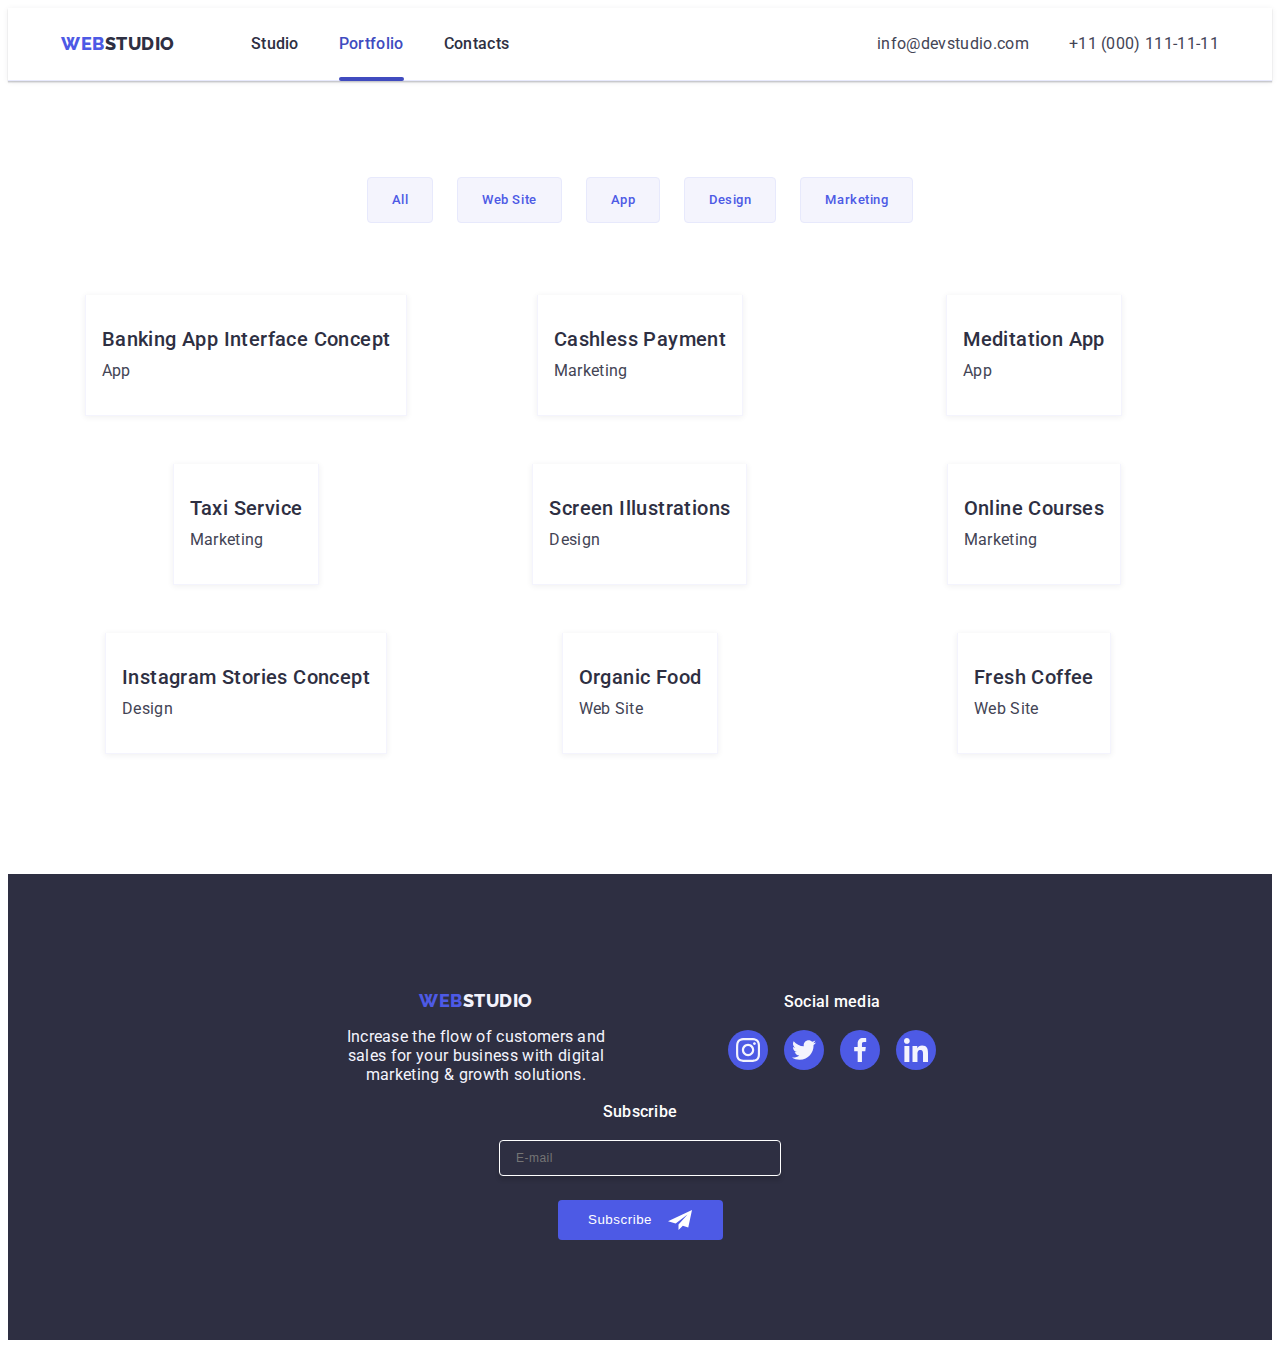
==== commit 762ffe16: "Update portfolio.html" ====
--- a/portfolio.html
+++ b/portfolio.html
@@ -298,6 +298,75 @@
         </div>
       </div>
     </footer>
+
+    <div class="mncontainer js-menu-container" id="mobile-menu">
+      <button class="mnb js-close-menu">
+        <svg class="" width="24" height="24">
+          <use href="./images/icons.svg#close-icon"></use>
+        </svg>
+      </button>
+
+      <ul class="list mbl">
+        <li class="mbl-li">
+          <a class="link mbll corrent" href="">Studio</a>
+        </li>
+        <li class="mbl-li">
+          <a class="link mbll" href="./portfolio.html">Portfolio</a>
+        </li>
+        <li class="mbl-li">
+          <a class="link mbll" href="">Contacts</a>
+        </li>
+      </ul>
+      <ul class="list mncl">
+        <li class="mncl-li">
+          <a class="link mncltel" href="tel:+110001111111"
+            >+11 (000) 111-11-11</a
+          >
+        </li>
+        <li class="mncl-li">
+          <a class="link mnclmail" href="mailto:info@devstudio.com"
+            >info@devstudio.com</a
+          >
+        </li>
+      </ul>
+      <ul class="list mnsl">
+        <li class="menu-socials-list-item">
+          <a class="link mnsll" href="">
+            <svg class="team-social-list-icon" width="24" height="24">
+              <use href="./images/icons.svg#instagram"></use>
+            </svg>
+          </a>
+        </li>
+        <li class="menu-socials-list-item">
+          <a class="link mnsll" href="">
+            <svg class="team-social-list-icon" width="24" height="24">
+              <use href="./images/icons.svg#twitter"></use>
+            </svg>
+          </a>
+        </li>
+        <li class="menu-socials-list-item">
+          <a class="link mnsll" href="">
+            <svg class="team-social-list-icon" width="24" height="24">
+              <use href="./images/icons.svg#facebook"></use>
+            </svg>
+          </a>
+        </li>
+        <li class="menu-socials-list-item">
+          <a class="link mnsll" href="">
+            <svg class="team-social-list-icon" width="24" height="24">
+              <use href="./images/icons.svg#linkedin"></use>
+            </svg>
+          </a>
+        </li>
+      </ul>
+    </div>
+    <script src="./js/modal.js"></script>
+    <script
+      defer
+      src="https://cdnjs.cloudflare.com/ajax/libs/body-scroll-lock/3.1.5/bodyScrollLock.min.js"
+      integrity="sha512-HowizSDbQl7UPEAsPnvJHlQsnBmU2YMrv7KkTBulTLEGz9chfBoWYyZJL+MUO6p/yBuuMO/8jI7O29YRZ2uBlA=="
+      crossorigin="anonymous"
+    ></script>
     <script src="./js/modal.js"></script>
   </body>
 </html>
--- a/css/style.css
+++ b/css/style.css
@@ -4,8 +4,8 @@
 }
 
 .container {
-    min-width: 320px;
-    max-width: 428px;
+    min-width: 428px;
+    max-width: 1158px;
     padding: 0 15px;
     margin-left: auto;
     margin-right: auto;
@@ -20,6 +20,25 @@
 @media only screen and (min-width: 1158px) {
     .container {
         max-width: 1158px;
+    }
+}
+
+.mnbo {
+    display: none;
+}
+
+@media only screen and (max-width: 767px) {
+    .mnbo {
+        min-height: 22px;
+        min-width: 32px;
+        display: flex;
+        align-items: center;
+        justify-content: center;
+        background-color: transparent;
+        cursor: pointer;
+        border: none;
+        border-radius: 50%;
+        outline: none;
     }
 }
 
@@ -44,22 +63,28 @@
     justify-content: space-between;
 }
 
-@media only screen and (min-width: 768px) {
-    .address {
-        display: flex;
-        align-items: center;
-    }
-}
-
-@media only screen and (min-width: 1158px) {
-    .address {
-        display: flex;
-        align-items: center;
-    }
-}
-
 .address {
     margin-left: auto;
+}
+
+@media only screen and (min-width: 428px) {
+    .address {
+        display: none;
+    }
+}
+
+@media only screen and (min-width: 768px) {
+    .address {
+        display: flex;
+        align-items: center;
+    }
+}
+
+@media only screen and (min-width: 1158px) {
+    .address {
+        display: flex;
+        align-items: center;
+    }
 }
 
 .link {
@@ -185,25 +210,11 @@
     color: #434455;
     font-family: 'Roboto', sans-serif;
     font-size: 16px;
+    font-style: normal;
     font-weight: 400;
     line-height: 1.5;
     letter-spacing: 0.32px;
     transition: color 250ms cubic-bezier(0.4, 0, 0.2, 1);
-}
-
-@media only screen and (min-width: 1158px) {
-    .text-add {
-        line-height: 24px;
-        letter-spacing: 0.02em;
-    }
-}
-
-@media only screen and (min-width: 768px) {
-    .text-add {
-        font-size: 12px;
-        line-height: 1.7;
-        letter-spacing: 0.04em;
-    }
 }
 
 .text-add:hover,
@@ -367,6 +378,7 @@
 
 .list.first {
     display: flex;
+    flex-direction: column;
     gap: 24px;
     justify-content: center;
     margin: 0;
@@ -375,6 +387,7 @@
 
 @media only screen and (min-width: 768px) {
     .list.first {
+        flex-direction: row;
         display: flex;
         column-gap: 24px;
         row-gap: 72px;
@@ -382,31 +395,58 @@
     }
 }
 
+@media only screen and (min-width: 1158px) {
+    .list.first {
+        flex-direction: row;
+        flex-wrap: nowrap;
+        display: flex;
+    }
+}
+
 .text {
     display: inline-block;
     flex-basis: calc((100% - 48px) / 3);
+    margin-bottom: 24px;
 }
 
 @media only screen and (min-width: 768px) {
     .text {
         flex-basis: calc((100% - 24px) / 2);
-    }
-}
-
-@media only screen and (max-width: 767.98px) {
-    .text:not(:last-child) {
-        margin-bottom: 72px;
+        margin: 0;
     }
 }
 
 @media only screen and (min-width: 1158px) {
     .text {
         flex-basis: calc((100% - 24px * 3) / 4);
-    }
-}
-
-.svgicon {
-    display: none;
+        margin: 0;
+    }
+}
+
+@media only screen and (min-width: 428px) {
+    .svgicon {
+        background-color: #f4f4fd;
+        border-radius: 4px;
+        display: flex;
+        justify-content: center;
+        align-items: center;
+        flex-basis: calc((100% - 48px) / 3);
+        height: 100px;
+        margin-bottom: 8px;
+    }
+}
+
+@media only screen and (min-width: 768px) {
+    .svgicon {
+        background-color: #f4f4fd;
+        border-radius: 4px;
+        display: flex;
+        justify-content: center;
+        align-items: center;
+        height: 112px;
+        width: 357px;
+        margin-bottom: 8px;
+    }
 }
 
 @media only screen and (min-width: 1158px) {
@@ -481,12 +521,6 @@
     margin: 0;
 }
 
-@media only screen and (max-width: 1157.98px) {
-    .selection.third {
-        display: none;
-    }
-}
-
 @media only screen and (min-width: 1158px) {
     .selection.third {
         padding-top: 0px;
@@ -497,6 +531,14 @@
     text-align: center;
     font-family: 'Roboto', sans-serif;
     margin: 0;
+    color: #2E2F42;
+    font-size: 36px;
+    font-weight: 700;
+    line-height: 1.11;
+    letter-spacing: 0.02em;
+    text-transform: capitalize;
+    text-align: center;
+    margin-bottom: 72px;
 }
 
 @media only screen and (min-width: 1158px) {
@@ -516,8 +558,29 @@
     align-items: center;
 }
 
-@media only screen and (min-width: 1158px) {
+@media only screen and (min-width: 428px) {
     .list.photo {
+        flex-direction: column;
+        display: flex;
+        gap: 24px;
+
+    }
+}
+
+@media only screen and (min-width: 768px) {
+    .list.photo {
+        flex-direction: column;
+        flex-wrap: wrap;
+        display: flex;
+        gap: 24px;
+        
+    }
+}
+
+@media only screen and (min-width: 1158px) {
+    .list.photo {
+        flex-direction: row;
+        flex-wrap: nowrap;
         display: flex;
         gap: 24px;
     }
@@ -546,7 +609,16 @@
     letter-spacing: 0.02em;
     text-transform: capitalize;
     text-align: center;
+    margin: 0;
     margin-bottom: 72px;
+}
+
+@media only screen and (min-width: 428px) {
+    .list.team {
+            display: flex;
+            flex-wrap: wrap;
+            justify-content: center;
+        }
 }
 
 @media only screen and (min-width: 768px) {
@@ -614,6 +686,7 @@
     line-height: 1.5;
     letter-spacing: 0.02em;
     text-align: center;
+    margin: 0;
     margin-bottom: 8px;
 }
 
@@ -627,21 +700,14 @@
     gap: 24px;
 }
 
-@media only screen and (max-width: 767.98px) {
+.teamlist {
+    width: 40px;
+    height: 40px;
+}
+
+@media only screen and (min-width: 1158px) {
     .teamlist {
-        margin-bottom: 72px;
-    }
-}
-
-@media only screen and (min-width: 768px) {
-    .teamlist {
-        flex-basis: calc((100% - 24px) / 2);
-    }
-}
-
-@media only screen and (min-width: 1158px) {
-    .teamlist {
-        flex-basis: calc((100% - 24px * 3) / 4);
+        flex-basis: calc((100% - 48px * 3) / 4);
     }
 }
 
@@ -705,6 +771,12 @@
     justify-content: center;
 }
 
+@media only screen and (min-width: 428px) {
+    .list.customerssvg {
+        row-gap: 24px;
+    }
+}
+
 @media only screen and (min-width: 768px) {
     .list.customerssvg {
         column-gap: 24px;
@@ -732,8 +804,8 @@
     width: 100%;
     height: 100%;
     border-radius: 4px;
-    border: 1px solid var(--lightslate);
-    color: var(--lightslate);
+    border: 1px solid #8e8f99;
+    color: #8e8f99;
     display: flex;
     justify-content: center;
     align-items: center;
@@ -781,11 +853,19 @@
     align-items: center;
 }
 
-@media only screen and (min-width: 768px) {
+@media only screen and (min-width: 428px) {
     .container.sixth {
-        max-width: 768px;
         align-items: baseline;
-        flex-wrap: nowrap;
+        flex-wrap: wrap;
+        justify-content: center;
+    }
+}
+
+@media only screen and (min-width: 768px) {
+    .container.sixth {
+        align-items: baseline;
+        flex-wrap: wrap;
+        justify-content: center;
     }
 }
 
@@ -801,9 +881,17 @@
     margin-right: 72px;
 }
 
-@media only screen and (min-width: 768px) {
+@media only screen and (min-width: 428px) {
     .logotype {
-        margin-right: 24px;
+        margin: 0;
+        justify-content: center;
+        align-items: center;
+    }
+}
+
+@media only screen and (min-width: 768px) {
+    .logotype {
+        margin: 0;
     }
 }
 
@@ -824,6 +912,24 @@
     display: inline-block;
 }
 
+@media only screen and (min-width: 428px) {
+    .footer-webstudio {
+        margin: 0;
+        display: flex;
+        justify-content: center;
+        align-items: center;
+    }
+}
+
+@media only screen and (min-width: 768px) {
+    .footer-webstudio {
+        margin: 0;
+        display: flex;
+        justify-content: center;
+        align-items: center;
+    }
+}
+
 .footer-studio {
     color: #F4F4FD;
 }
@@ -837,16 +943,21 @@
     margin-top: 16px;
 }
 
-@media only screen and (min-width: 768px) {
+@media only screen and (min-width: 428px) {
     .footer-text {
+        display: flex;
+        justify-content: center;
+        text-align: center;
         max-width: 264px;
     }
 }
 
-
-@media only screen and (max-width: 767.98px) {
-    .socialcont {
-        margin-bottom: 72px;
+@media only screen and (min-width: 768px) {
+    .footer-text {
+        display: flex;
+        justify-content: center;
+        text-align: center;
+        max-width: 264px;
     }
 }
 
@@ -864,13 +975,22 @@
     font-weight: 500;
     line-height: 1.5;
     letter-spacing: 0.02em;
-    margin: 0;
-    margin-bottom: 16px;
-}
-
-@media only screen and (max-width: 767.98px) {
+    margin: 16px 0;
+}
+
+@media only screen and (min-width: 428px) {
     .socialtext {
+        display: flex;
         text-align: center;
+        justify-content: center;
+    }
+}
+
+@media only screen and (min-width: 768px) {
+    .socialtext {
+        display: flex;
+        text-align: center;
+        justify-content: center;
     }
 }
 
@@ -912,6 +1032,13 @@
     gap: 24px;
     justify-content: center;
     margin-bottom: 72px;
+}
+
+@media only screen and (min-width: 428px) {
+    .list.buttons {
+        flex-direction: row;
+        flex-wrap: wrap;
+    }
 }
 
 .buttones {
@@ -930,61 +1057,60 @@
             box-shadow 250ms cubic-bezier(0.4, 0, 0.2, 1);
 }
 
-.buttones:hover {
+.buttones:hover,
+.buttones:focus {
     background: #404BBF;
     box-shadow: 0px 3px 1px rgba(0, 0, 0, 0.1), 0px 2px 1px rgba(0, 0, 0, 0.08), 0px 2px 2px rgba(0, 0, 0, 0.12);
     color: #FFF;
     border: 1px solid transparent;
 }
 
-.buttones:focus {
-    background: #404BBF;
-    box-shadow: 0px 2px 2px 0px rgba(0, 0, 0, 0.12), 0px 2px 1px 0px rgba(0, 0, 0, 0.08), 0px 3px 1px 0px rgba(0, 0, 0, 0.10);
-    color: #FFF;
-    border: 1px solid transparent;
-}
-
 .list.row {
     display: flex;
     flex-wrap: wrap;
     column-gap: 24px;
     row-gap: 48px;
-    align-items: center;
-    justify-content: center;
+}
+
+@media only screen and (min-width: 428px) {
+    .list.row {
+        display: flex;
+        flex-direction: column;
+        flex-wrap: nowrap;
+        justify-content: center;
+        column-gap: 24px;
+        row-gap: 48px;
+    }
+}
+
+@media only screen and (min-width: 768px) {
+    .list.row {
+        display: flex;
+        flex-direction: row;
+        flex-wrap: wrap;
+        column-gap: 24px;
+        row-gap: 48px;
+    }
 }
 
 .column {
-    border: 1px solid #E7E9FC;
-    width: calc((100% - 48px) / 3);
-    background: #FFF;
-}
-
-.container.colum {
-    padding: 32px 16px;
-    border: 1px solid #e7e9fc;
-    border-top: none;
-}
-
-.portfolioh {
-    margin: 0;
-    margin-bottom: 8px;
-    color: #2E2F42;
-    font-family: 'Roboto', sans-serif;
-    font-size: 20px;
-    font-weight: 500;
-    line-height: 24px;
-    letter-spacing: 0.4px;
-}
-
-.portfoliop {
-    margin: 0;
-    color: #434455;
-    font-family: 'Roboto', sans-serif;
-    font-size: 16px;
-    font-weight: 400;
-    line-height: 24px;
-    letter-spacing: 0.32px;
-}
+    display: flex;
+    justify-content: center;
+    align-items: center;
+}
+
+@media only screen and (min-width: 768px) {
+    .column {
+        flex-basis: calc((100% - 24px * 2) / 2);
+    }
+}
+
+@media only screen and (min-width: 1158px) {
+    .column {
+        flex-basis: calc((100% - 24px * 2) / 3);
+    }
+}
+
 
 .portfolioa {
     display: block;
@@ -992,136 +1118,9 @@
     text-decoration: none;
 }
 
-
-.container.over {
-    position: relative;
-    overflow: hidden;
-}
-
-.portfolioa:hover {
-    box-shadow: 0px 1px 6px rgba(46, 47, 66, 0.08), 0px 1px 1px rgba(46, 47, 66, 0.16), 0px 2px 1px rgba(46, 47, 66, 0.08);
-}
-
-.portfolioa:focus {
-    box-shadow: 0px 1px 6px rgba(46, 47, 66, 0.08), 0px 1px 1px rgba(46, 47, 66, 0.16), 0px 2px 1px rgba(46, 47, 66, 0.08);
-}
-
-.portfolioa:hover .text-over {
-    transform: translateY(0%);
-}
-
-.portfolioa:focus .text-over {
-    transform: translateY(0%);
-}
-
 .over {
     position: relative;
     overflow: hidden;
-}
-
-.colum {
-    padding: 32px 16px;
-    border: 1px solid var(--color-button-portfolio);
-    border-top: none;
-}
-
-.sub-footer {
-    min-width: 100%;
-}
-
-@media only screen and (min-width: 768px) and (max-width: 1157.98hpx) {
-    .sub-footer {
-        margin-left: auto;
-    }
-}
-
-.text-sub {
-    color: #ffffff;
-    font-family: 'Roboto', sans-serif;
-    font-weight: 500;
-    line-height: 1.5;
-    letter-spacing: 0.02em;
-    margin: 0;
-    margin-bottom: 16px;
-}
-
-@media only screen and (max-width: 767.98px) {
-    .text-sub {
-        text-align: center;
-    }
-}
-
-.form-footer {
-    display: flex;
-    flex-wrap: wrap;
-    gap: 16px;
-    justify-content: center;
-    flex-direction: column;
-    align-items: center;
-}
-
-@media only screen and (min-width: 768px) {
-    .form-footer {
-        gap: 24px;
-    }
-}
-
-.label-footer {
-    min-width: 100%;
-}
-
-.input-footer {
-    min-width: 100%;
-    max-height: 40px;
-    padding: 8px 0;
-    padding-left: 16px;
-    background-color: transparent;
-    border-radius: 4px;
-    border: 1px solid #ffffff;
-    box-shadow: 0px 4px 4px 0px rgba(0, 0, 0, 0.15);
-    outline: transparent;
-    color: #ffffff;
-    font-size: 12px;
-    line-height: 1.5;
-    letter-spacing: 0.04em;
-}
-
-@media only screen and (min-width: 768px) {
-    .input-footer {
-        max-width: 264px;
-    }
-}
-
-.input-footer .input-footer::placeholder {
-    color: #fff;
-}
-
-.button-sub {
-    width: 165px;
-    display: inline-flex;
-    padding: 8px 24px;
-    justify-content: center;
-    align-items: center;
-    color: #ffffff;
-    border-radius: 4px;
-    background: #4d5ae5;
-    font-weight: 500;
-    line-height: 1.5;
-    letter-spacing: 0.04em;
-    border: none;
-    margin: 0;
-    cursor: pointer;
-}
-
-.button-sub:hover,
-.button-sub:focus {
-    background: #404bbf;
-    color: #fff;
-}
-
-.svg-footer {
-    fill: #fff;
-    margin-left: 16px;
 }
 
 .text-over {
@@ -1140,6 +1139,149 @@
     margin: 0;
 }
 
+.portfolioa:hover .text-over,
+.portfolioa:focus .text-over {
+    transform: translateY(0%);
+}
+
+.colum {
+    padding: 32px 16px;
+    border: 1px solid #e7e9fc;
+    border-top: none;
+    background: #ffffff;
+}
+
+.portfolioh {
+    margin: 0;
+    margin-bottom: 8px;
+    color: #2E2F42;
+    font-family: 'Roboto', sans-serif;
+    font-size: 20px;
+    font-weight: 500;
+    line-height: 24px;
+    letter-spacing: 0.4px;
+}
+
+.portfoliop {
+    margin: 0;
+    color: #434455;
+    font-family: 'Roboto', sans-serif;
+    font-size: 16px;
+    font-weight: 400;
+    line-height: 24px;
+    letter-spacing: 0.32px;
+}
+
+.colum {
+    padding: 32px 16px;
+    border: 1px solid #F4F4FD;
+    box-shadow: 0px 1px 6px 0px rgba(46, 47, 66, 0.08);
+    border-top: none;
+}
+
+.sub-footer {
+    min-width: 100%;
+}
+
+@media only screen and (min-width: 768px) and (max-width: 1157.98hpx) {
+    .sub-footer {
+        margin-left: auto;
+    }
+}
+
+.text-sub {
+    color: #ffffff;
+    font-family: 'Roboto', sans-serif;
+    font-weight: 500;
+    line-height: 1.5;
+    letter-spacing: 0.02em;
+    margin: 16px 0;
+}
+
+@media only screen and (min-width: 428px) {
+    .text-sub {
+        display: flex;
+        justify-content: center;
+        text-align: center;
+    }
+}
+@media only screen and (min-width: 768px) {
+    .text-sub {
+        display: flex;
+        justify-content: center;
+        text-align: center;
+    }
+}
+
+.form-footer {
+    display: flex;
+    flex-wrap: wrap;
+    gap: 16px;
+    justify-content: center;
+    flex-direction: column;
+    align-items: center;
+}
+
+@media only screen and (min-width: 768px) {
+    .form-footer {
+        gap: 24px;
+    }
+}
+
+.input-footer {
+    width: 264px;
+    max-height: 40px;
+    padding: 8px 0;
+    padding-left: 16px;
+    background-color: transparent;
+    border-radius: 4px;
+    border: 1px solid #ffffff;
+    box-shadow: 0px 4px 4px 0px rgba(0, 0, 0, 0.15);
+    outline: transparent;
+    color: #ffffff;
+    font-size: 12px;
+    line-height: 1.5;
+    letter-spacing: 0.04em;
+}
+
+@media only screen and (min-width: 768px) {
+    .input-footer {
+        max-width: 264px;
+    }
+}
+
+.input-footer .input-footer::placeholder {
+    color: #fff;
+}
+
+.button-sub {
+    width: 165px;
+    display: inline-flex;
+    padding: 8px 24px;
+    justify-content: center;
+    align-items: center;
+    color: #ffffff;
+    border-radius: 4px;
+    background: #4d5ae5;
+    font-weight: 500;
+    line-height: 1.5;
+    letter-spacing: 0.04em;
+    border: none;
+    margin: 0;
+    cursor: pointer;
+}
+
+.button-sub:hover,
+.button-sub:focus {
+    background: #404bbf;
+    color: #fff;
+}
+
+.svg-footer {
+    fill: #fff;
+    margin-left: 16px;
+}
+
 .modal {
     position: fixed;
     top: 0;
@@ -1157,21 +1299,18 @@
 }
 
 .modal-window {
+    min-width: 392px;
+    min-height: 584px;
+    border-radius: 4px;
+    background: #fcfcfc;
+    box-shadow: 0px 2px 1px 0px rgba(0, 0, 0, 0.2), 0px 1px 3px 0px rgba(0, 0, 0, 0.12), 0px 1px 1px 0px rgba(0, 0, 0, 0.14);
     position: absolute;
     top: 50%;
     left: 50%;
     transform: translate(-50%, -50%) scale(1);
-    width: 408px;
-    min-height: 584px;
+    opacity: 1;
+    transition: transform 250ms cubic-bezier(0.4, 0, 0.2, 1);
     padding: 72px 24px 24px 24px;
-    background: #fcfcfc;
-    box-shadow: 0px 1px 1px rgba(0, 0, 0, 0.14), 0px 1px 3px rgba(0, 0, 0, 0.12), 0px 2px 1px rgba(0, 0, 0, 0.2);
-    border-radius: 4px;
-    transition: transform 250ms cubic-bezier(0.4, 0, 0.2, 1);
-    margin-left: 0;
-    display: flex;
-    flex-direction: column;
-    align-items: center;
 }
 
 @media only screen and (min-width: 768px) {
@@ -1197,15 +1336,14 @@
     transition: background-color 250ms cubic-bezier(0.4, 0, 0.2, 1), border 250ms cubic-bezier(0.4, 0, 0.2, 1);
 }
 
-.modal-button:hover {
-    background-color: #404bbf;
-    border: none;
-    fill: #FFFFFF;
-}
-
+.modal-button:hover,
 .modal-button:focus {
     background-color: #404bbf;
     border: none;
+}
+
+.modal-button:hover .icon-modal,
+.modal-button:focus .icon-modal {
     fill: #FFFFFF;
 }
 
@@ -1218,25 +1356,17 @@
     flex-direction: column;
 }
 
-.form-box {
-    margin-bottom: 8px;
-}
-
-.textarea-box {
-    margin-bottom: 16px;
-}
-
 .legend {
-    width: 360px;
-    margin: 0 auto;
-    display: block;
-    text-align: center;
     font-size: 16px;
     font-weight: 500;
     line-height: 1.5;
     letter-spacing: 0.02em;
     margin-bottom: 16px;
     color: #2E2F42;
+}
+
+.form-box {
+    margin-bottom: 8px;
 }
 
 .form-label {
@@ -1250,19 +1380,18 @@
 }
 
 .input-box {
-    width: 100%;
     position: relative;
 }
 
 .input {
-    border: none;
-    min-width: 100%;
-    height: 40px;
     border-radius: 4px;
     border: 1px solid rgba(46, 47, 66, 0.4);
+    padding: 11px 16px;
+    width: 100%;
+    height: 40px;
+    outline: transparent;
+    padding-left: 38px;
     background-color: transparent;
-    padding-left: 38px;
-    outline: transparent;
     transition: border-color 250ms cubic-bezier(0.4, 0, 0.2, 1);
 }
 
@@ -1276,35 +1405,44 @@
     left: 16px;
     top: 50%;
     transform: translateY(-50%);
-    cursor: pointer;
-    margin: 0;
-    padding: 0;
+    pointer-events: none;
     transition: fill 250ms cubic-bezier(0.4, 0, 0.2, 1);
 }
 
-.form input:focus + svg {
+.input:focus + .svg-form {
     fill: #4D5AE5;
 }
 
+.textarea-box {
+    margin-bottom: 16px;
+}
+
 .textarea {
+    border-radius: 4px;
+    border: 1px solid rgba(46, 47, 66, 0.4);
     color: rgba(46, 47, 66, 0.4);
-    background-color: transparent;
-    min-width: 360px;
+    resize: none;
+    width: 100%;
     height: 120px;
+    padding: 8px 16px;
     font-size: 12px;
     line-height: 1.17;
     letter-spacing: 0.04em;
-    border-radius: 4px;
-    border: 1px solid rgba(46, 47, 66, 0.4);
     outline: transparent;
-    padding: 8px 16px;
-    resize: none;
     transition: border-color 250ms cubic-bezier(0.4, 0, 0.2, 1);
-    margin-top: 4px;
+    background-color: transparent;
 }
 
 .textarea:focus {
     border-color: #4D5AE5;
+}
+
+.textarea::placeholder {
+    color: rgba(46, 47, 66, 0.4);
+}
+
+.checkbox {
+    margin-bottom: 24px;
 }
 
 .checkbutton {
@@ -1315,53 +1453,70 @@
     transition-timing-function: cubic-bezier(0.4, 0, 0.2, 1);
 }
 
-.checkbox {
-    display: flex;
-    gap: 8px;
-    align-items: center;
-    justify-content: center;
-    margin: 0 auto;
-    margin-bottom: 24px;
+.textarea-label {
+    font-size: 12px;
+    line-height: 1.17;
+    letter-spacing: 0.04em;
+    display: block;
+    color: #8e8f99;
+    user-select: none;
 }
 
 .privpol {
+    display: inline-flex;
+    align-items: center;
+    justify-content: center;
     width: 16px;
     height: 16px;
     border: 1px solid rgba(46, 47, 66, 0.4);
     border-radius: 2px;
+    fill: transparent;
+    margin-right: 8px;
     transition: background-color 250ms cubic-bezier(0.4, 0, 0.2, 1), border 250ms cubic-bezier(0.4, 0, 0.2, 1), fill 250ms cubic-bezier(0.4, 0, 0.2, 1);
+}
+
+input[type='checkbox']:checked + .textarea-label >.privpol {
+    background-color: #404bbf;
+    fill: #f4f4fd;
+    border: none;
+}
+
+.span-svg {
     display: inline-flex;
-    justify-content: center;
-    align-items: center;
-    fill: transparent;
-}
-
-input:checked + label > span {
-    background-color: #404bbf;
-    border: none;
-    fill: #F4F4FD;
+    align-items: center;
+    justify-content: center;
 }
 
 .link-label {
     color: #4d5ae5;
+    font-size: 12px;
+    line-height: 1.17;
+    letter-spacing: 0.04em;
 }
 
 .form-button {
+    margin: 0 auto;
     min-width: 169px;
     height: 56px;
-    display: block;
-    font-family: 'Roboto', sans-serif;
-    font-size: 16px;
+    padding: 16px 32px;
+    border-radius: 4px;
+    outline: transparent;
+    border: none;
+    background-color: var(--primary-interactive-color);
+    box-shadow: 0px 4px 4px 0px rgba(0, 0, 0, 0.15);
+    color: #ffffff;
+    text-align: center;
     font-weight: 500;
     line-height: 1.5;
     letter-spacing: 0.04em;
-    color: #ffffff;
+    display: block;
+    transition: background-color 250ms cubic-bezier(0.4, 0, 0.2, 1);
     cursor: pointer;
-    border: none;
-    transition: background-color 250ms cubic-bezier(0.4, 0, 0.2, 1);
-    border-radius: 4px;
-    background: #4d5ae5;
-    margin: 0 auto;
+}
+
+.form-button:hover,
+.form-button:focus {
+    background-color: #404bbf;
 }
 
 .mncontainer {
@@ -1370,7 +1525,7 @@
     left: 0;
     width: 100vw;
     height: 100vh;
-    padding: 40px;
+    padding: 40px 35px 40px 40px;
     padding-top: 80px;
     background: var(--primary-white);
     box-shadow: 0px 1px 6px 0px rgba(46, 47, 66, 0.08),
@@ -1381,6 +1536,7 @@
     flex-direction: column;
     transform: translateX(100%);
     transition: transform 250ms ease-in-out;
+    background-color: #fff;
 }
 
 .mncontainer.is-open {
@@ -1420,13 +1576,14 @@
 
 .list.mbl {
     margin-bottom: auto;
+    flex-direction: column;
 }
 
 .mbl-li:not(:last-child) {
     margin-bottom: 40px;
 }
 
-.link.mbll {
+.mbll {
     display: block;
     color: #2e2f42;
     font-size: 36px;
@@ -1436,18 +1593,27 @@
     text-transform: capitalize;
 }
 
+.corrent {
+    color: #404BBF;
+}
+
 .link.mbll:hover,
 .link.mbll:focus {
     color: #404bbf;
 }
 
+.mncl {
+    display: flex;
+    flex-direction: column;
+}
+
 .mncl-li {
     margin-bottom: 40px;
 }
 
 .list.mnsl {
     display: flex;
-    gap: 26px;
+    gap: 56px;
     align-items: center;
 }
 
@@ -1468,11 +1634,13 @@
 }
 
 .link.mncltel {
-    color: #4d5ae5;;
-    font-size: 24px;
+    font-family: 'Roboto', sans-serif;
+    color: #4D5AE5;
+    font-size: 36px;
+    font-style: normal;
     font-weight: 700;
-    line-height: 1.1;
-    letter-spacing: 0.02em;
+    line-height: 40px;
+    letter-spacing: 0.72px;
     text-transform: capitalize;
 }
 
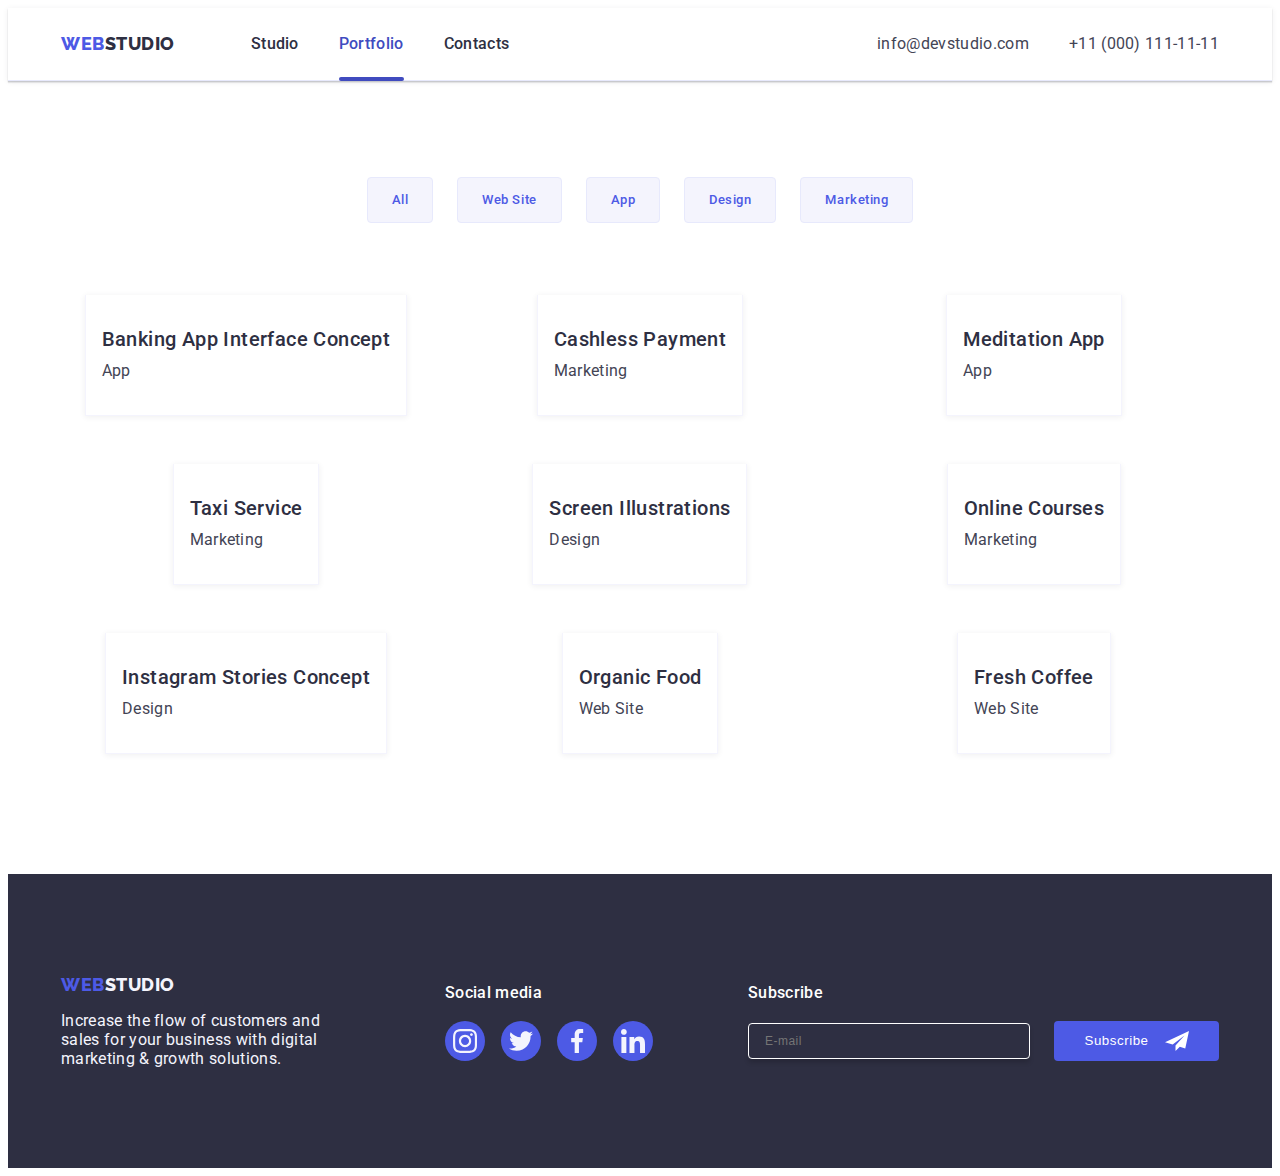
==== commit fcaef5da: "Summary" ====
--- a/portfolio.html
+++ b/portfolio.html
@@ -40,20 +40,6 @@
             </li>
           </ul>
         </nav>
-        <address class="address">
-          <ul class="list add">
-            <li>
-              <a href="mailto:info@devstudio.com" class="text-add link"
-                >info@devstudio.com</a
-              >
-            </li>
-            <li>
-              <a href="tel:+110001111111" class="text-add link"
-                >+11 (000) 111-11-11</a
-              >
-            </li>
-          </ul>
-        </address>
         <button
           class="mnb js-open-menu"
           aria-expanded="false"
@@ -63,6 +49,20 @@
             <use href="./images/icons.svg#menu-icon"></use>
           </svg>
         </button>
+        <address class="address">
+          <ul class="list add">
+            <li>
+              <a href="mailto:info@devstudio.com" class="text-add link"
+                >info@devstudio.com</a
+              >
+            </li>
+            <li>
+              <a href="tel:+110001111111" class="text-add link"
+                >+11 (000) 111-11-11</a
+              >
+            </li>
+          </ul>
+        </address>
       </div>
     </header>
 
@@ -244,7 +244,7 @@
             digital marketing & growth solutions.
           </p>
         </div>
-        <div>
+        <div class="socialcont">
           <p class="socialtext">Social media</p>
           <ul class="list footersvg">
             <li class="icons">
@@ -308,10 +308,10 @@
 
       <ul class="list mbl">
         <li class="mbl-li">
-          <a class="link mbll corrent" href="">Studio</a>
+          <a class="link mbll" href="./index.html">Studio</a>
         </li>
         <li class="mbl-li">
-          <a class="link mbll" href="./portfolio.html">Portfolio</a>
+          <a class="link mbll corrent" href="./portfolio.html">Portfolio</a>
         </li>
         <li class="mbl-li">
           <a class="link mbll" href="">Contacts</a>
@@ -360,7 +360,7 @@
         </li>
       </ul>
     </div>
-    <script src="./js/modal.js"></script>
+    <script src="./js/mobile-menu.js"></script>
     <script
       defer
       src="https://cdnjs.cloudflare.com/ajax/libs/body-scroll-lock/3.1.5/bodyScrollLock.min.js"
--- a/css/style.css
+++ b/css/style.css
@@ -4,7 +4,7 @@
 }
 
 .container {
-    min-width: 428px;
+    min-width: 320px;
     max-width: 1158px;
     padding: 0 15px;
     margin-left: auto;
@@ -46,7 +46,14 @@
     display: flex;
     flex-direction: row;
     align-items: center;
-
+    padding: 0 16px;
+}
+
+@media only screen and (min-width: 768px) {
+    .container.header {
+        justify-content: space-between;
+        max-width: 1158px;
+    }
 }
 
 @media only screen and (max-width: 767.98px) {
@@ -65,9 +72,16 @@
 
 .address {
     margin-left: auto;
-}
-
-@media only screen and (min-width: 428px) {
+
+}
+
+@media only screen and (min-width: 768px) {
+    .navigation {
+        margin: 0;
+    }
+}
+
+@media only screen and (min-width: 320px) {
     .address {
         display: none;
     }
@@ -76,7 +90,9 @@
 @media only screen and (min-width: 768px) {
     .address {
         display: flex;
+        margin: 0;
         align-items: center;
+        justify-content: right;
     }
 }
 
@@ -164,12 +180,6 @@
 @media only screen and (min-width: 768px) and (max-width: 1157.98px) {
     .contact:not(:last-child) {
         margin-bottom: 8px;
-    }
-}
-
-@media only screen and (min-width: 768px) {
-    .container.header {
-        display: flex;
     }
 }
 
@@ -339,7 +349,7 @@
     display: block;
     margin: 0 auto;
     min-width: 169px;
-    height: 56px; 
+    height: 56px;
     border: none;
     transition: background-color 250ms cubic-bezier(0.4, 0, 0.2, 1);
     font-family: 'Roboto', sans-serif;
@@ -379,7 +389,7 @@
 .list.first {
     display: flex;
     flex-direction: column;
-    gap: 24px;
+    gap: 72px;
     justify-content: center;
     margin: 0;
     padding: 0;
@@ -400,6 +410,8 @@
         flex-direction: row;
         flex-wrap: nowrap;
         display: flex;
+        padding: 0 15px;
+        gap: 24px;
     }
 }
 
@@ -409,6 +421,16 @@
     margin-bottom: 24px;
 }
 
+.list.first .text:last-child {
+    margin: 0;
+}
+
+@media only screen and (min-width: 320px) {
+    .text {
+        margin: 0;
+    }
+}
+
 @media only screen and (min-width: 768px) {
     .text {
         flex-basis: calc((100% - 24px) / 2);
@@ -423,40 +445,21 @@
     }
 }
 
-@media only screen and (min-width: 428px) {
+@media only screen and (min-width: 320px) {
+    .svgicon {
+        display: none;
+    }
+}
+
+@media only screen and (min-width: 1158px) {
     .svgicon {
         background-color: #f4f4fd;
         border-radius: 4px;
         display: flex;
         justify-content: center;
         align-items: center;
-        flex-basis: calc((100% - 48px) / 3);
         height: 100px;
-        margin-bottom: 8px;
-    }
-}
-
-@media only screen and (min-width: 768px) {
-    .svgicon {
-        background-color: #f4f4fd;
-        border-radius: 4px;
-        display: flex;
-        justify-content: center;
-        align-items: center;
-        height: 112px;
-        width: 357px;
-        margin-bottom: 8px;
-    }
-}
-
-@media only screen and (min-width: 1158px) {
-    .svgicon {
-        background-color: #f4f4fd;
-        border-radius: 4px;
-        display: flex;
-        justify-content: center;
-        align-items: center;
-        height: 112px;
+        width: 300px;
         margin-bottom: 8px;
     }
 }
@@ -521,6 +524,12 @@
     margin: 0;
 }
 
+@media only screen and (min-width: 320px) {
+    .selection.third {
+        display: none;
+    }
+}
+
 @media only screen and (min-width: 1158px) {
     .selection.third {
         padding-top: 0px;
@@ -556,25 +565,10 @@
 
 .list.photo {
     align-items: center;
-}
-
-@media only screen and (min-width: 428px) {
-    .list.photo {
-        flex-direction: column;
-        display: flex;
-        gap: 24px;
-
-    }
-}
-
-@media only screen and (min-width: 768px) {
-    .list.photo {
-        flex-direction: column;
-        flex-wrap: wrap;
-        display: flex;
-        gap: 24px;
-        
-    }
+    flex-direction: row;
+    flex-wrap: nowrap;
+    display: flex;
+    gap: 24px;
 }
 
 @media only screen and (min-width: 1158px) {
@@ -599,6 +593,18 @@
     margin: 0;
     justify-content: center;
     background-color: #F4F4FD;
+}
+
+@media only screen and (min-width: 768px) {
+    .container.fifth {
+        padding: 0 108px;
+    }
+}
+
+@media only screen and (min-width: 1158px) {
+    .container.fifth {
+        padding: 0 15px;
+    }
 }
 
 .noo0 {
@@ -613,12 +619,13 @@
     margin-bottom: 72px;
 }
 
-@media only screen and (min-width: 428px) {
+@media only screen and (min-width: 320px) {
     .list.team {
-            display: flex;
-            flex-wrap: wrap;
-            justify-content: center;
-        }
+        display: flex;
+        flex-direction: column;
+        flex-wrap: wrap;
+        justify-content: center;
+    }
 }
 
 @media only screen and (min-width: 768px) {
@@ -626,6 +633,7 @@
         display: flex;
         column-gap: 24px;
         row-gap: 64px;
+        flex-direction: row;
         flex-wrap: wrap;
         justify-content: center;
     }
@@ -644,9 +652,13 @@
     border-radius: 0px 0px 4px 4px;
 }
 
-@media only screen and (max-width: 767.98px) {
+@media only screen and (max-width: 767px) {
     .teamli {
         margin-bottom: 72px;
+    }
+
+    .list.team .teamli:last-child {
+        margin: 0;
     }
 }
 
@@ -771,9 +783,10 @@
     justify-content: center;
 }
 
-@media only screen and (min-width: 428px) {
+@media only screen and (min-width: 320px) {
     .list.customerssvg {
-        row-gap: 24px;
+        column-gap: 16px;
+        row-gap: 72px;
     }
 }
 
@@ -798,7 +811,7 @@
     .boba {
         width: 168px;
     }
-}   
+}
 
 .clients {
     width: 100%;
@@ -817,12 +830,14 @@
     color: #404bbf;
 }
 
-.clients:hover, .clients:focus {
+.clients:hover,
+.clients:focus {
     border-color: #404bbf;
     color: #404bbf;
 }
 
 @media only screen and (min-width: 1158px) {
+
     .clients:hover,
     .clients:focus {
         border-color: #404bbf;
@@ -846,32 +861,37 @@
 }
 
 .container.sixth {
-    max-width: 428px;
     display: flex;
     flex-wrap: wrap;
     justify-content: center;
     align-items: center;
 }
 
-@media only screen and (min-width: 428px) {
+@media only screen and (min-width: 320px) {
     .container.sixth {
-        align-items: baseline;
+        align-items: center;
+        flex-direction: column;
+        flex-wrap: nowrap;
+        justify-content: center;
+    }
+}
+
+@media only screen and (min-width: 768px) {
+    .container.sixth {
+        align-items: center;
+        flex-direction: row;
         flex-wrap: wrap;
-        justify-content: center;
-    }
-}
-
-@media only screen and (min-width: 768px) {
+        justify-content: left;
+        padding: 0 108px;
+    }
+}
+
+@media only screen and (min-width: 1158px) {
     .container.sixth {
-        align-items: baseline;
-        flex-wrap: wrap;
-        justify-content: center;
-    }
-}
-
-@media only screen and (min-width: 1158px) {
-    .container.sixth {
+        flex-direction: row;
+        flex-wrap: nowrap;
         max-width: 1158px;
+        padding: 0 15px;
     }
 }
 
@@ -881,7 +901,7 @@
     margin-right: 72px;
 }
 
-@media only screen and (min-width: 428px) {
+@media only screen and (min-width: 320px) {
     .logotype {
         margin: 0;
         justify-content: center;
@@ -891,7 +911,7 @@
 
 @media only screen and (min-width: 768px) {
     .logotype {
-        margin: 0;
+        margin-right: 24px;
     }
 }
 
@@ -912,7 +932,7 @@
     display: inline-block;
 }
 
-@media only screen and (min-width: 428px) {
+@media only screen and (min-width: 320px) {
     .footer-webstudio {
         margin: 0;
         display: flex;
@@ -925,7 +945,7 @@
     .footer-webstudio {
         margin: 0;
         display: flex;
-        justify-content: center;
+        justify-content: left;
         align-items: center;
     }
 }
@@ -938,12 +958,11 @@
     color: #F4F4FD;
     font-family: 'Roboto', sans-serif;
     letter-spacing: 0.02em;
-    max-width: 268px;
     margin: 0;
     margin-top: 16px;
 }
 
-@media only screen and (min-width: 428px) {
+@media only screen and (min-width: 320px) {
     .footer-text {
         display: flex;
         justify-content: center;
@@ -955,9 +974,30 @@
 @media only screen and (min-width: 768px) {
     .footer-text {
         display: flex;
-        justify-content: center;
-        text-align: center;
+        justify-content: left;
+        text-align: left;
         max-width: 264px;
+    }
+}
+
+@media only screen and (min-width: 1158px) {
+    .footer-text {
+        display: flex;
+        justify-content: left;
+        text-align: left;
+        width: 268px;
+    }
+}
+
+@media only screen and (min-width: 320px) {
+    .socialcont {
+        margin-top: 72px;
+    }
+}
+
+@media only screen and (min-width: 768px) {
+    .socialcont {
+        margin: 0;
     }
 }
 
@@ -975,10 +1015,11 @@
     font-weight: 500;
     line-height: 1.5;
     letter-spacing: 0.02em;
-    margin: 16px 0;
-}
-
-@media only screen and (min-width: 428px) {
+    margin: 0;
+    margin-bottom: 16px;
+}
+
+@media only screen and (min-width: 320px) {
     .socialtext {
         display: flex;
         text-align: center;
@@ -990,7 +1031,7 @@
     .socialtext {
         display: flex;
         text-align: center;
-        justify-content: center;
+        justify-content: left;
     }
 }
 
@@ -1034,7 +1075,7 @@
     margin-bottom: 72px;
 }
 
-@media only screen and (min-width: 428px) {
+@media only screen and (min-width: 320px) {
     .list.buttons {
         flex-direction: row;
         flex-wrap: wrap;
@@ -1052,9 +1093,9 @@
     padding: 12px 24px;
     border: 1px solid #E7E9FC;
     transition: color 250ms cubic-bezier(0.4, 0, 0.2, 1),
-            background-color 250ms cubic-bezier(0.4, 0, 0.2, 1),
-            border-color 250ms cubic-bezier(0.4, 0, 0.2, 1),
-            box-shadow 250ms cubic-bezier(0.4, 0, 0.2, 1);
+        background-color 250ms cubic-bezier(0.4, 0, 0.2, 1),
+        border-color 250ms cubic-bezier(0.4, 0, 0.2, 1),
+        box-shadow 250ms cubic-bezier(0.4, 0, 0.2, 1);
 }
 
 .buttones:hover,
@@ -1090,6 +1131,7 @@
         flex-wrap: wrap;
         column-gap: 24px;
         row-gap: 48px;
+        justify-content: left;
     }
 }
 
@@ -1180,7 +1222,17 @@
 }
 
 .sub-footer {
-    min-width: 100%;
+    margin: 0;
+    margin-top: 72px;
+}
+
+@media only screen and (min-width: 1158px) {
+    .sub-footer {
+        margin: 0;
+        margin-left: auto;
+        display: flex;
+        flex-direction: column;
+    }
 }
 
 @media only screen and (min-width: 768px) and (max-width: 1157.98hpx) {
@@ -1195,20 +1247,22 @@
     font-weight: 500;
     line-height: 1.5;
     letter-spacing: 0.02em;
-    margin: 16px 0;
-}
-
-@media only screen and (min-width: 428px) {
+    margin: 0;
+    margin-bottom: 16px;
+}
+
+@media only screen and (min-width: 320px) {
     .text-sub {
         display: flex;
         justify-content: center;
         text-align: center;
     }
 }
+
 @media only screen and (min-width: 768px) {
     .text-sub {
         display: flex;
-        justify-content: center;
+        justify-content: left   ;
         text-align: center;
     }
 }
@@ -1224,6 +1278,7 @@
 
 @media only screen and (min-width: 768px) {
     .form-footer {
+        flex-direction: row;
         gap: 24px;
     }
 }
@@ -1244,6 +1299,12 @@
     letter-spacing: 0.04em;
 }
 
+@media only screen and (min-width: 428px) {
+    .input-footer {
+        width: 398px;
+    }
+}
+
 @media only screen and (min-width: 768px) {
     .input-footer {
         max-width: 264px;
@@ -1397,7 +1458,7 @@
 
 .input:focus {
     border-color: #4D5AE5;
-    
+
 }
 
 .svg-form {
@@ -1409,7 +1470,7 @@
     transition: fill 250ms cubic-bezier(0.4, 0, 0.2, 1);
 }
 
-.input:focus + .svg-form {
+.input:focus+.svg-form {
     fill: #4D5AE5;
 }
 
@@ -1475,7 +1536,7 @@
     transition: background-color 250ms cubic-bezier(0.4, 0, 0.2, 1), border 250ms cubic-bezier(0.4, 0, 0.2, 1), fill 250ms cubic-bezier(0.4, 0, 0.2, 1);
 }
 
-input[type='checkbox']:checked + .textarea-label >.privpol {
+input[type='checkbox']:checked+.textarea-label>.privpol {
     background-color: #404bbf;
     fill: #f4f4fd;
     border: none;
@@ -1502,7 +1563,7 @@
     border-radius: 4px;
     outline: transparent;
     border: none;
-    background-color: var(--primary-interactive-color);
+    background-color: #4d5ae5;
     box-shadow: 0px 4px 4px 0px rgba(0, 0, 0, 0.15);
     color: #ffffff;
     text-align: center;
@@ -1527,7 +1588,6 @@
     height: 100vh;
     padding: 40px 35px 40px 40px;
     padding-top: 80px;
-    background: var(--primary-white);
     box-shadow: 0px 1px 6px 0px rgba(46, 47, 66, 0.08),
         0px 1px 1px 0px rgba(46, 47, 66, 0.16),
         0px 2px 1px 0px rgba(46, 47, 66, 0.08);
@@ -1550,8 +1610,8 @@
 }
 
 .mnb {
-    min-height: 22px;
-    min-width: 32px;
+    height: 24px;
+    width: 24px;
     display: flex;
     align-items: center;
     justify-content: center;
@@ -1611,10 +1671,15 @@
     margin-bottom: 40px;
 }
 
+.mncl .mncl-li:last-child {
+    margin: 0;
+}
+
 .list.mnsl {
     display: flex;
     gap: 56px;
     align-items: center;
+    margin-top: 48px;
 }
 
 .link.mnsll {
@@ -1624,7 +1689,8 @@
     border-radius: 50%;
     width: 40px;
     height: 40px;
-    background-color: #4d5ae5;;
+    background-color: #4d5ae5;
+    ;
     transition: background-color 250ms cubic-bezier(0.4, 0, 0.2, 1);
 }
 
